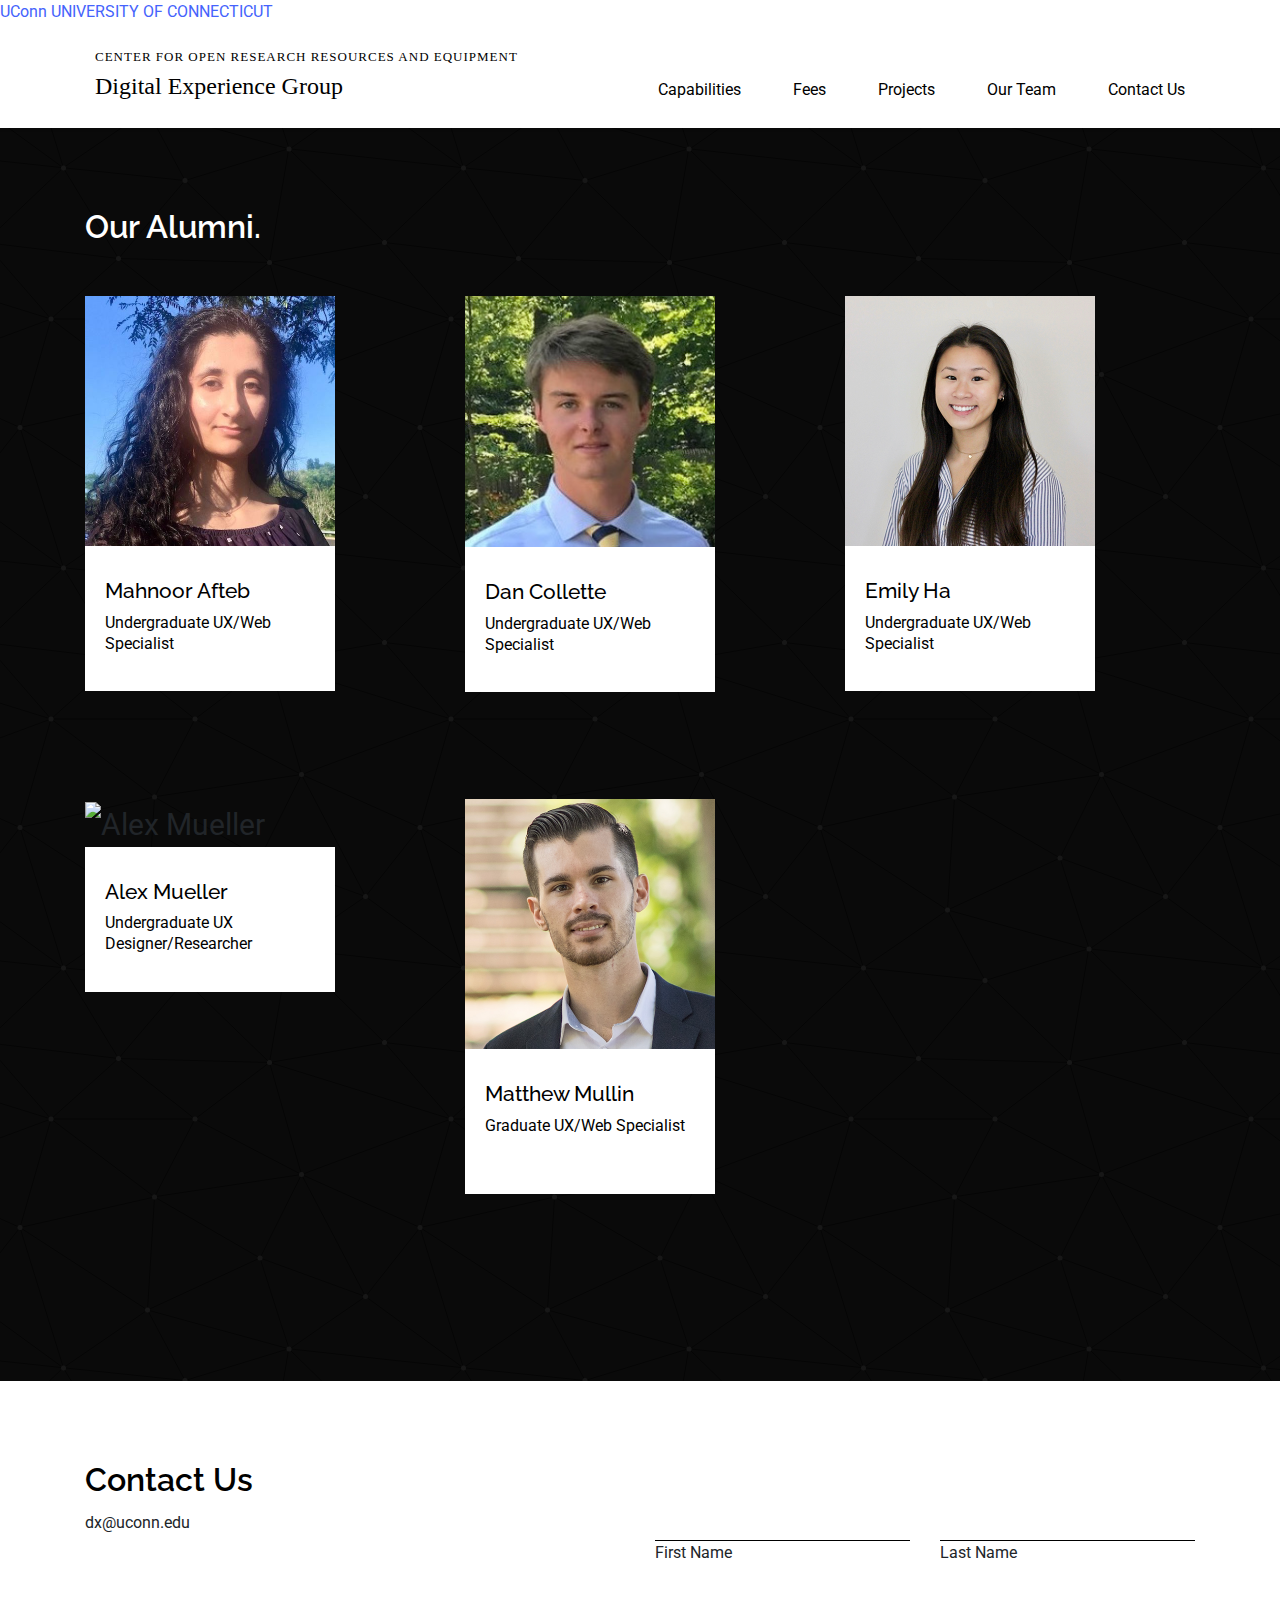
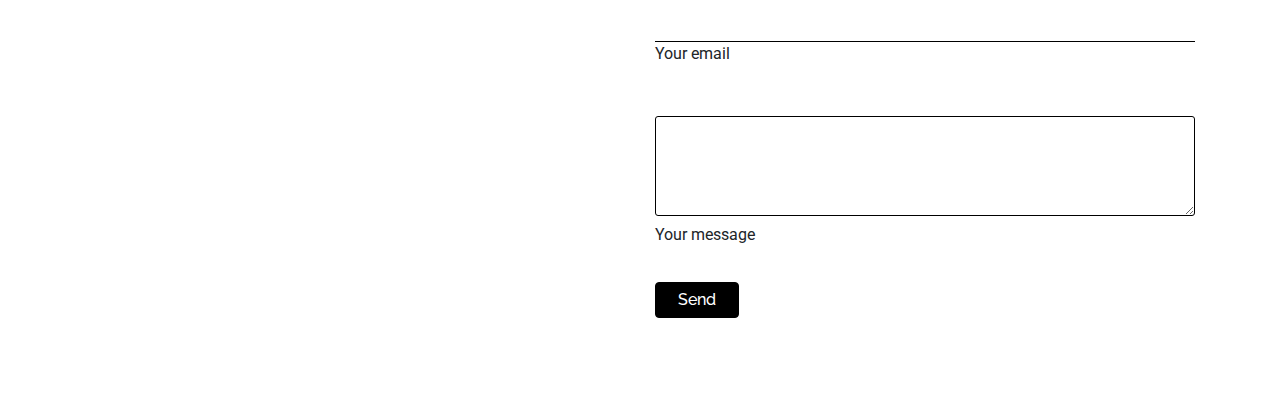
==== alumni.html @ 52bdbebd "updating team and alumni section" ====
<!doctype html>
<html lang="en">
  <head>
    <!-- Required meta tags -->
    <meta charset="utf-8">
    <meta name="viewport" content="width=device-width, initial-scale=1, shrink-to-fit=no">

    <!-- Add CSS -->
    <link rel="stylesheet" href="index.css">

    <!-- Google Fonts -->
    <link href="https://fonts.googleapis.com/css2?family=Cabin:wght@400;500;600;700&family=Raleway:wght@400;500;600;700&family=Roboto:wght@300;400;500;700;900&display=swap" rel="stylesheet">

    <!-- Bootstrap CSS -->
    <link rel="stylesheet" href="https://stackpath.bootstrapcdn.com/bootstrap/4.5.2/css/bootstrap.min.css" integrity="sha384-JcKb8q3iqJ61gNV9KGb8thSsNjpSL0n8PARn9HuZOnIxN0hoP+VmmDGMN5t9UJ0Z" crossorigin="anonymous">

    <!-- UConn Banner -->
    <link rel="stylesheet" href="https://cdn.jsdelivr.net/gh/uconn/banner@2.0.0/banner.css">
    
    <!-- AOS -->
    <link rel="stylesheet" href="https://cdn.jsdelivr.net/gh/michalsnik/aos@2.3.4/dist/aos.css">


    <title>Mobile Apps, Web Apps, 
      UX Design at UConn | UConn Digital Experience Group</title>
  </head>
  <body>
    <div id="uconn-banner">

      <div id="uconn-header-container">

        <div class="row-container">
          <div class="row-fluid">
            <div id="home-link-container">
              <a id="home-link" href="https://uconn.edu/">
                <span id="wordmark" aria-hidden="true">UConn</span>
                <span id="university-of-connecticut" style="text-transform: uppercase;">
                  University of Connecticut
                </span>
              </a>
            </div>

          </div>
        </div>
      </div>
    </div>
    <nav class="upper-nav">
      <div class="container">
        <a class="parent-title" href="https://core.uconn.edu/news">Center For Open Research Resources and Equipment</a>
      </div>
     
    </nav>

    <nav class="navbar navbar-expand-lg navbar-light shift">
        <div class="container">
              <a class="navbar-brand" href="index.html">Digital Experience Group</a>
           
            <button class="navbar-toggler" type="button" data-toggle="collapse" data-target="#navbarSupportedContent" aria-controls="navbarSupportedContent" aria-expanded="false" aria-label="Toggle navigation">
              <span class="navbar-toggler-icon"></span>
            </button>
          
            <div class="collapse navbar-collapse" id="navbarSupportedContent">
              <ul class="navbar-nav ml-auto">
                <li class="nav-item">
                  <a class="nav-link" href="index.html#cap">Capabilities</a>
                </li>
                <li class="nav-item">
                    <a class="nav-link" href="index.html#fees">Fees</a>
                  </li>
                  <li class="nav-item">
                    <a class="nav-link" href="index.html#projects">Projects</a>
                  </li>
                <li class="nav-item">
                    <a class="nav-link" href="index.html#team">Our Team</a>
                  </li>
                  <li class="nav-item">
                    <a class="nav-link" href="index.html#contact">Contact Us</a>
                  </li>
              </ul>
            </div>       
        </div>
        
    </nav>

  <section class="team" style="margin-top:0px">
    <div class="container">
      <h2>Our Alumni.</h2>
      
      <div class="row">
        
        <div class="person col-md" data-aos="flip-left">
          <img src="img/afteb.jpg" alt="Mahnoor Afteb">
          <div class="person-att">
            <h4 id="name">Mahnoor Afteb</h4>
            <p id="title">Undergraduate UX/Web Specialist</p>
          </div>
        </div>

        <div class="person col-md" data-aos="flip-left">
          <img src="img/collette.jpg" alt="Dan Collette">
          <div class="person-att">
            <h4 id="name">Dan Collette</h4>
            <p id="title">Undergraduate UX/Web Specialist</p>
          </div>
        </div>

        <div class="person col-md" data-aos="flip-left">
          <img src="img/ha.png" alt="Emily Ha">
          <div class="person-att">
            <h4 id="name">Emily Ha</h4>
            <p id="title">Undergraduate UX/Web Specialist</p>
          </div>
        </div>

        <div class="person col-md" data-aos="flip-left">
          <img src="img/mueller.png" alt="Alex Mueller">
          <div class="person-att">
            <h4 id="name">Alex Mueller</h4>
            <p id="title">Undergraduate UX Designer/Researcher</p>
          </div>
        </div>

        <div class="person col-md" data-aos="flip-left">
          <img src="img/mullin.png" alt="Matthew Mulilin">
          <div class="person-att">
            <h4 id="name">Matthew Mullin</h4>
            <p id="title">Graduate UX/Web Specialist</p>
          </div>
        </div>

        <div class="person col-md" data-aos="flip-left">
        </div>



      </div>

  </section>
    

    <div id="contact"></div>
    <div class="container contact">
      <h2>Contact Us</h2>
      <div class="row justify-content-md-center">
        <div class="col col-md justify-content-md-center">
          <p class="contact-email">dx@uconn.edu</p>
          <iframe src="https://www.google.com/maps/embed?pb=!1m18!1m12!1m3!1d2973.9964414980072!2d-72.24586914875864!3d41.806837079125955!2m3!1f0!2f0!3f0!3m2!1i1024!2i768!4f13.1!3m3!1m2!1s0x89e68a246d788953%3A0xdb58f81f2394f3b0!2s1%20Bishop%20Cir%2C%20Storrs%2C%20CT%2006268!5e0!3m2!1sen!2sus!4v1600991906878!5m2!1sen!2sus" width="400" height="300" frameborder="0" style="border:0;" allowfullscreen="" aria-hidden="false" tabindex="0"></iframe>
        </div>
        <div class="col-md">
          <form action="https://formspree.io/dx@uconn.edu" method="POST">
            <div class="row">
              <div class="col">
                <input class="name" name="_fname" />
                <br>
                <label>First Name</label>
              </div>
              <div class="col">
                <input class="name" name="_lname" />
                <br>
                <label>Last Name</label>
              </div>
            </div>
            <br>
            <input type="email" name="_replyto">
            <br>
            <label>Your email</label>
            <br>
            <textarea name="message" ></textarea>
            <br>
            <label>Your message</label>
            <br>
            <button type="submit">Send</button>
          </form>
        </div>
      </div>
    </div>

    


    <!-- jQuery first, then Popper.js, then Bootstrap JS -->
    <script src="https://code.jquery.com/jquery-3.5.1.slim.min.js" integrity="sha384-DfXdz2htPH0lsSSs5nCTpuj/zy4C+OGpamoFVy38MVBnE+IbbVYUew+OrCXaRkfj" crossorigin="anonymous"></script>
    <script src="https://cdn.jsdelivr.net/npm/popper.js@1.16.1/dist/umd/popper.min.js" integrity="sha384-9/reFTGAW83EW2RDu2S0VKaIzap3H66lZH81PoYlFhbGU+6BZp6G7niu735Sk7lN" crossorigin="anonymous"></script>
    <script src="https://stackpath.bootstrapcdn.com/bootstrap/4.5.2/js/bootstrap.min.js" integrity="sha384-B4gt1jrGC7Jh4AgTPSdUtOBvfO8shuf57BaghqFfPlYxofvL8/KUEfYiJOMMV+rV" crossorigin="anonymous"></script>
    <script src="https://cdn.jsdelivr.net/gh/michalsnik/aos@2.3.4/dist/aos.js"></script>
    
    <!-- Optional JavaScript -->
    <script src="main.js"></script>

  </body>
</html>
---- index.css ----
html {
    scroll-behavior: smooth;
  }
  
p{
    font-family: "Roboto", Arial, Helvetica, sans-serif!important;
    font-size: 16px!important;
    line-height: 30px!important;
}

h2{
    font-family: 'Raleway', Arial, Helvetica, sans-serif;
    font-size: 32px!important;
    color: black;
    font-weight: 600!important;
}

h3{
    font-family: 'Raleway', Arial, Helvetica, sans-serif;
    font-size: 21px!important;
}

a{
    color: #4563fc!important;
}
/*============ navbar =============*/
.navbar{
    padding: 0px 0px 16px 0px!important;
    background-color: white;
    box-shadow: 0px 2px 2px rgba(0,0,0,.1);
    
}

.navbar .navbar-brand{
    padding-top: 0px;
    font-family: 'Proxima Nova';
    font-weight: 500;
    font-size: 24px;
}

.navbar-light .navbar-nav a.nav-link, a.navbar-brand{
    color: black!important;
    font-family: 'roboto', Arial, Helvetica, sans-serif;
    padding: 8px 10px;
}

.navbar.sticky {
    position: -webkit-sticky;
    position: sticky;
    top: -1px;
    z-index: 1;
    background-color: white;
}

a.parent-title{
    font-size: 13px;
    padding: 0px 10px;
    letter-spacing: 1px;
    text-transform: uppercase;
    color: black!important;
    font-family: 'Proxima Nova';
}

.upper-nav{
    padding: 20px 0px 0px 0px
}

@media (max-width:992px){
    .upper-nav{
        display: none!important;
    }

    .navbar .navbar-brand{
        padding-top: 20px;
    }

}

@media (min-width: 992px){
.navbar-expand-lg .navbar-nav .nav-link {
    margin-left: 2rem!important;
}
}

@media (max-width:575px){
    .navbar{
        padding: 20px 20px!important;
    }
}

/*=========== svg bg ===============*/
.svg-bg svg rect.st2{
    opacity: 0;
    -webkit-animation: blink 1.5s infinite ease-in-out alternate;
    animation: blink 1.5s infinite ease-in-out alternate;
    -webkit-animation-delay: .5s;
            animation-delay: .5s;
}

.svg-bg svg rect.st3{
    opacity: 0;
    -webkit-animation: blink 1.3s infinite ease-in-out alternate;
    animation: blink 1.3s infinite ease-in-out alternate;
    -webkit-animation-delay: 1s;
            animation-delay: 1s;
}

.svg-bg svg rect.st8{
    opacity: 0;
    -webkit-animation: blink 2s infinite ease-in-out alternate;
            animation: blink 2s infinite ease-in-out alternate;
            -webkit-animation-delay: 1.5s;
            animation-delay: 1.5s;
}

.svg-bg svg rect.st10{
    -webkit-animation: blink 1.5s infinite ease-in-out alternate;
            animation: blink 1.5s infinite ease-in-out alternate;
}

.svg-bg svg rect.st12{
    opacity: 0;
    -webkit-animation: blink 1.5s infinite ease-in-out alternate;
            animation: blink 1.5s infinite ease-in-out alternate;
            -webkit-animation-delay: 1s;
            animation-delay: 1s;
}


/*========= svg mobile ============*/
.svg-bg-mobile svg rect.stm2{
    opacity: 0;
    -webkit-animation: blink 1.5s infinite ease-in-out alternate;
    animation: blink 1.5s infinite ease-in-out alternate;
    -webkit-animation-delay: .5s;
            animation-delay: .5s;
}

.svg-bg-mobile svg rect.stm3{
    opacity: 0;
    -webkit-animation: blink 1.5s infinite ease-in-out alternate;
    animation: blink 1.5s infinite ease-in-out alternate;
    -webkit-animation-delay: 1s;
            animation-delay: 1s;
}

.svg-bg-mobile svg rect.stm4{
    -webkit-animation: blink 1.5s infinite ease-in-out alternate;
            animation: blink 1.5s infinite ease-in-out alternate;
}

.svg-bg-mobile svg rect.stm8{
    opacity: 0;
    -webkit-animation: blink 2s infinite ease-in-out alternate;
            animation: blink 2s infinite ease-in-out alternate;
            -webkit-animation-delay: 1.5s;
            animation-delay: 1.5s;
}

@-webkit-keyframes blink{
    0%{
        opacity: 0;
    }

    100%{
        opacity: 1;
    }
}

@keyframes blink{
    0%{
        opacity: 0;
    }
    100%{
        opacity: 1;
    }
}
/*============= header image =============*/
.header-text{
    margin-top: 86px;
}

#text{
margin-top: 92px;

}

@media (max-width:769px){
    .svg-bg{
        display: none;
    }
}

h1{
    color: black;
    font-family: 'raleway', Arial, Helvetica, sans-serif;
    font-size: 46px!important;
    font-weight: 600!important;
    padding-left: 0!important;
    position: absolute!important;
    top: 100px;
}

@media(min-width:769px){
    h1{
        color: black;
        font-family: 'raleway', Arial, Helvetica, sans-serif;
        font-size: 60px!important;
        font-weight: 600!important;
        position: absolute!important;
        top: 230px;
    }

    .svg-bg-mobile{
        display: none;
    }
}
@media(min-width:991px){
h1{
    color: black;
    font-family: 'raleway', Arial, Helvetica, sans-serif;
    font-size: 87px!important;
    font-weight: 600!important;
    position: absolute!important;
    top: 277px;
    
}
.svg-bg{
    margin: auto;
}
}

@media (min-width:1200px){
    h1{
        width: 65%!important;
    }
}

@media (min-width:1500px){
    h1{
        width: 55%!important;
    }
    .svg-bg{
        width: 1500px;
    }
}

@media (max-width: 576px){
    h1{
        margin-top: -74%!important;
        margin-bottom: 120px!important;
        position: relative!important;
        top:0px
    }
}

@media (min-width: 991px) and (max-width: 1036px){
h1{
    top: 191px;
}
}

@media (max-width: 576px){
    .header-text{
        margin-top:0px
    }

}

@media (min-width: 576px) and (max-width: 769px){
    h1{
        top: -100px;
        margin-top: -202px!important;
        position: relative!important;
    }

    .header-text{
        margin-top:0px
    }

    .svg-bg-mobile{
        width: 500px;
        margin: auto;
    }

}


/*================ intro text ================*/
.intro-text h2{
    font-family: 'Raleway', Arial, Helvetica, sans-serif;
    color: black;
    padding-left: 0px;
}

span.blue{
    color: #4463fc;
}

.intro-text p{
    margin-top: 30px;
    line-height: 32px;
    padding-left: 0px;
}

.intro-text{
    margin-top: 100px;
}

@media(max-width:768px){
    .intro-text{
        margin: 60px 0px;
    }
}    

/*============== capabilities =============*/
@media (max-width:767px){
    .capabilities-col{
        margin-top: 30px;
    }
}
.capabilities{
    background-color: #f7f7f7;
    padding: 80px 0px 0px 0px;
    margin-top: 80px;
}

.capabilities hr{
    width: 100px;
    margin-left: 0;
    margin-top: 8px;
    border-top: 0px;
}

.capabilities hr#purple{
    border-bottom: 3px solid #4463fc;
}

.capabilities hr#green{
    border-bottom: 3px solid #6BF178;
}

.capabilities hr#yellow{
    border-bottom: 3px solid #efd552;
}

.capabilities hr#red{
    border-bottom: 3px solid #FF5964;
}

.capabilities-col .row .col-md{
    margin-bottom: 30px;
}


button.btn.btn-primary {
    font-size: 16px;
    padding: 5px 22px;
    font-weight: 500;
    color: #fff;
    background-color: #000000;
    border: #000000 1.5px solid;
    font-family: 'Raleway', Arial, Helvetica, sans-serif;
    margin-top: 15px;
    transition: .2s ease-in-out;
}

button.btn.btn-primary:hover{
    background-color: #f7f7f7;
    border-color: #000000;
    color: black;
}

.capabilities-col .row .col-md img{
    width: 40px;
    margin-bottom: 20px;
}

@media(min-width:768px){
    #hide-btn{
        display: none;
        }
        #hide-btn-2{
            display: block;
        }
}

@media(max-width:768px){
#hide-btn{
display: block;
}

#hide-btn button{
    margin:0px 0px 20px 15px;
}

#hide-btn-2{
    display: none;
}
}

/*========= fees ============*/
.fees{
    padding-top: 60px;
    background-color: #f7f7f7;

}

.fees td{
    font-family: 'roboto', Arial, Helvetica, sans-serif!important;
    font-size: 16px!important;
    padding-left: 15px!important;
}

.fees table{
    margin-bottom: 0px;
}

/*========== team ==========*/
.team{
    margin-top: 80px;
    padding-top: 80px;
    padding-bottom:80px;
    background-color: #0a0a0a;
    background-image: url("data:image/svg+xml,%3Csvg xmlns='http://www.w3.org/2000/svg' width='400' height='400' viewBox='0 0 800 800'%3E%3Cg fill='none' stroke='%23000000' stroke-width='1'%3E%3Cpath d='M769 229L1037 260.9M927 880L731 737 520 660 309 538 40 599 295 764 126.5 879.5 40 599-197 493 102 382-31 229 126.5 79.5-69-63'/%3E%3Cpath d='M-31 229L237 261 390 382 603 493 308.5 537.5 101.5 381.5M370 905L295 764'/%3E%3Cpath d='M520 660L578 842 731 737 840 599 603 493 520 660 295 764 309 538 390 382 539 269 769 229 577.5 41.5 370 105 295 -36 126.5 79.5 237 261 102 382 40 599 -69 737 127 880'/%3E%3Cpath d='M520-140L578.5 42.5 731-63M603 493L539 269 237 261 370 105M902 382L539 269M390 382L102 382'/%3E%3Cpath d='M-222 42L126.5 79.5 370 105 539 269 577.5 41.5 927 80 769 229 902 382 603 493 731 737M295-36L577.5 41.5M578 842L295 764M40-201L127 80M102 382L-261 269'/%3E%3C/g%3E%3Cg fill='%23171717'%3E%3Ccircle cx='769' cy='229' r='5'/%3E%3Ccircle cx='539' cy='269' r='5'/%3E%3Ccircle cx='603' cy='493' r='5'/%3E%3Ccircle cx='731' cy='737' r='5'/%3E%3Ccircle cx='520' cy='660' r='5'/%3E%3Ccircle cx='309' cy='538' r='5'/%3E%3Ccircle cx='295' cy='764' r='5'/%3E%3Ccircle cx='40' cy='599' r='5'/%3E%3Ccircle cx='102' cy='382' r='5'/%3E%3Ccircle cx='127' cy='80' r='5'/%3E%3Ccircle cx='370' cy='105' r='5'/%3E%3Ccircle cx='578' cy='42' r='5'/%3E%3Ccircle cx='237' cy='261' r='5'/%3E%3Ccircle cx='390' cy='382' r='5'/%3E%3C/g%3E%3C/svg%3E");
    font-size: 30px!important;
}

.team h2{
    color: white;
    margin-bottom: 50px;
}

.person #name{
    color:black;
    margin-top: 12px;
    font-size:21px;
    font-family: 'raleway', Arial, Helvetica, sans-serif;
}

.person p#title{
    color:black;
    margin-bottom: 0px;
    line-height: 21px!important;
}

.person p{
    margin-bottom: 0px;
}

.person a#email{
    color: #4563fc;
    font-family: 'roboto', Arial, Helvetica, sans-serif;
    margin-bottom: 0px;
}

.person-att{
    padding: 20px; 
    background: white;
    width: 250px;
    height: 145px;
}

.person{
    margin: 0px 40px 107px 0px
    
}

.person img{
    width: 250px;
}

.team .row{
    justify-content: center;
}

/*=============== about us ==============*/
@media (max-width:767px){
    form{
        margin-top: 50px;
    }
}

.contact{
    padding: 80px 0px;
}

.contact .email{
    margin-top: 30px;
}


form input{
    padding: 4px 0px;
    width: 100%;
    border: 0;
    -webkit-border-radius: 0;
    border-bottom: 1px solid black;
}

form input:focus{
    outline: none;
}


form label{
    margin-bottom: 20px;
}

form textarea{
    margin-top: 30px;
    width: 100%;
    padding: 4px 10px;
    height: 100px;
    border: 1px solid black;
    border-radius: 3px;
}

form textarea:focus{
    outline: 0;
}

form button {
    font-size: 16px;
    padding: 5px 22px;
    color: #fff;
    background-color: #000000;
    border: #000000 1.5px solid;
    font-family: 'Raleway', Arial, Helvetica, sans-serif;
    margin-top: 15px;
    transition: .2s ease-in-out;
    border-radius: .25em;
    font-weight: 500;
}

form button:hover{
    background-color: transparent;
    border-color: #000000;
    color: black;
}

form label{
    font-family: 'roboto', Arial, Helvetica, sans-serif;
}
.contact img{
    height: 16px;
}
/*======== navbar hover effect =========*/
@media (min-width:991px){
nav.shift ul li a {
    position:relative;
    z-index: 1;
  }
  nav.shift ul li a:hover {
    color: black;
  }
  nav.shift ul li a:after {
    display: block;
    position: absolute;
    top: 0;
    left: 0;
    bottom: 0;
    right: 0;
    margin: auto;
    width: 100%;
    height: 1px;
    content: '.';
    color: transparent;
    background: #6BF178;
    visibility: none;
    opacity: 0;
    z-index: -1;
  }
  nav.shift ul li a:hover:after, nav.shift ul li a:active:after, nav.shift ul li a:focus:after {
    opacity: 1;
    visibility: visible;
    height: 100%;
  }

  nav ul li a,
nav ul li a:after,
nav ul li a:before {
  transition: all .3s;
}
}

/*========== type writer =========*/
#text{
    height: 173px;
}

/*============ map =============*/
@media (max-width: 576px){
iframe{
width: 300px;
}
}

/*=========== projects ============*/
.all-projects a{
color: #4563fc;
}

.all-projects{
    margin-top: 20px;
}

.modal-row{
    margin-top: 30px;
}
.projects{
    margin-top: 80px;
    padding-bottom: 40px;
}

.projects .row img:hover{
    cursor: pointer;
}

.projects h2{
    margin-bottom: 50px;
}

.projects .modal-content{
    padding: 30px;
}

.projects .col img:hover{
    cursor: pointer;
}

.modal-img-container {
    position: relative;
    box-shadow: 1px 1px 4px #56565642;
}

  .image {
    display: block;
    width: 100%;
    height: auto;
  }
  
  .overlay {
    position: absolute;
    bottom: 0;
    left: 0;
    right: 0;
    overflow: hidden;
    width: 100%;
    height: 0;
    transition: .5s ease;
  }
  
.overlay1{
    background-color: #d35b3fdb;
}

.overlay2{
    background-color: #000000d1;
}

.overlay3{
    background-color: #1d2f5feb;
}
  
.overlay4{
    background-color: #313e2de3;
}

.overlay5{
    background-color: #243440d4;
}

.overlay6{
    background-color: #341e5dd6;
}

.overlay7{
    background-color: #292c31db;
}

.overlay8 {
    background-color: #020439bd;
}

.overlay9 {
    background-color: #242631c9;
}

  .modal-img-container:hover .overlay {
    height: 100%;
    cursor: pointer;
  }

  .modal-header{
    padding-bottom: 0px!important;
    border: 0!important;
  }

  .modal-body{
      padding-top: 0px!important;
  }
  
  .modal-body p{
    margin-top: 20px!important;
  }

  .text {
    font-family: "raleway", Arial, Helvetica, sans-serif;
    font-weight: 600;
    color: white;
    font-size: 20px;
    position: absolute;
    top: 50%;
    left: 50%;
    transform: translate(-50%, -50%);
    text-align: center;
  }

  .text p{
    margin-bottom: 10px;
    line-height: 18px!important;
  }

  .button-link{
      font-size:16px;
      color:white!important;
  }

  @media (max-width:768px){
    .modal-img-container{
        margin-bottom: 30px;
    }
    .modal-row{
        margin-top: 0px;
    }
  }

  @media (min-width:768px){
    .row.modal-row .col-md-6 {
        margin-bottom: 30px;
    }
  }



  /*=================== hire section ==================*/
  #hire .row{
    background-color: #171717;
    margin: 60px 0px 30px 0px;
    color: white;
    border-radius: 7px;
    padding: 40px 40px 30px 40px;
  }

  #hire .row h2{
      color:white;
  }

  #hire .row button.btn.btn-primary {
    font-size: 16px;
    padding: 5px 22px;
    font-weight: 500;
    color: #000;
    background-color: #ffffff;
    border: #ffffff 1.5px solid;
    font-family: 'Raleway', Arial, Helvetica, sans-serif;
    margin-top: 15px;
    transition: .2s ease-in-out;
    margin-bottom: 30px;
}

#hire .row button.btn.btn-primary:hover{
    background-color: #171717;
    border-color: #ffffff;
    color: #ffffff;
}

/*==================== job page ==================*/
section.job-header {
    padding: 70px;
    background: whitesmoke;
}

@media (max-width:576px){
    .job-header .col-md-7{
        padding: 50px 15px;
    }
    section.job-header{
        padding:0px
    }
}

.job-sec hr#purple{
    border-bottom: 3px solid #4463fc;
    width: 100px;
    margin-left: 0;
    margin-top: 8px;
    border-top: 0px;
    margin-bottom: 30px;
}

.job-sec{
    margin: 40px 0px;
}

.job-sec li{
    margin: 10px 0px;
}

.job-sec a{
    color:#4563fc;
}

.job-sec a:hover{
    color:#4563fc;
}

/*=============== footer ================*/
footer{
    background-color: #F7F7F7;
    padding:40px 0px;
    text-align: center;
}

footer a{
    margin: 0px 10px;
    color: black!important;
}

/*=========== typewriter text ============*/
span.blink{
    -webkit-animation: blinker 1s linear infinite;
            animation: blinker 1s linear infinite;
}

@-webkit-keyframes blinker{
    50%{
        opacity: 0%;
    }

}

@keyframes blinker{
    50%{
        opacity: 0%;
    }

}
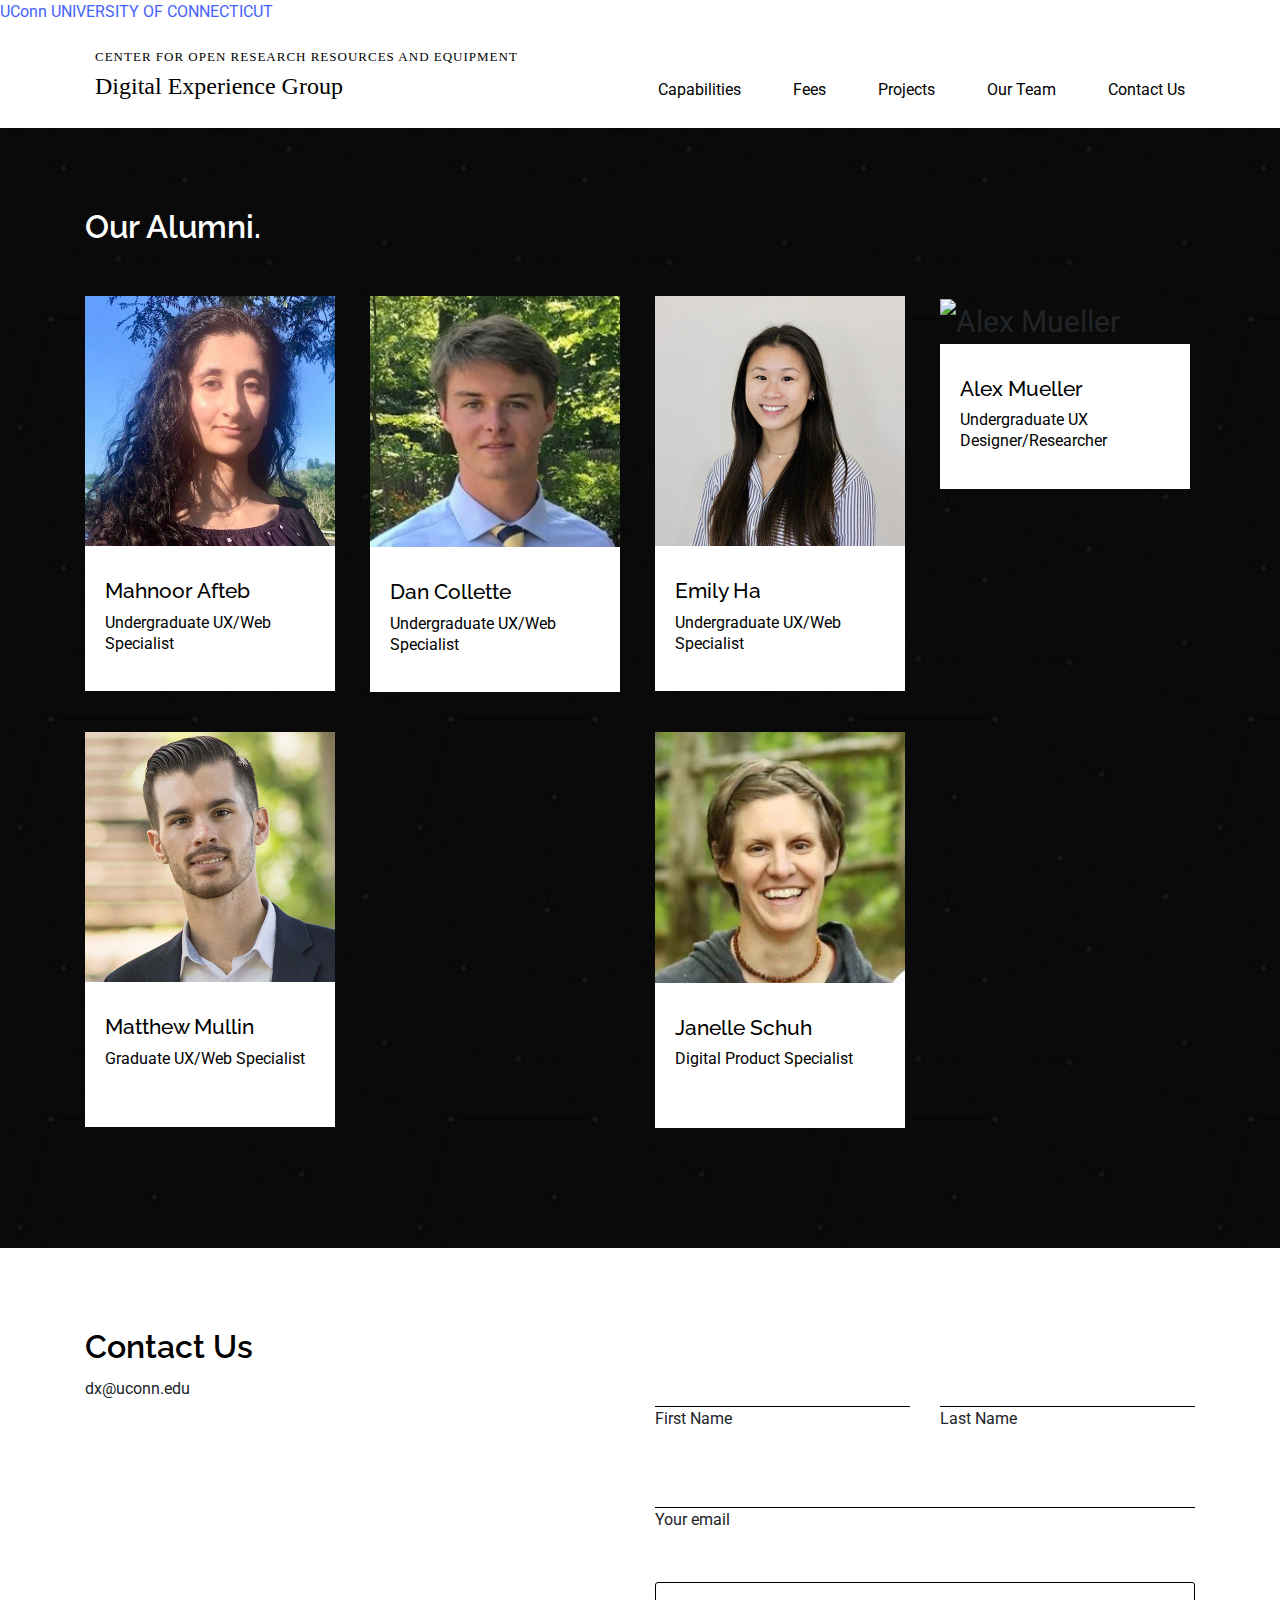
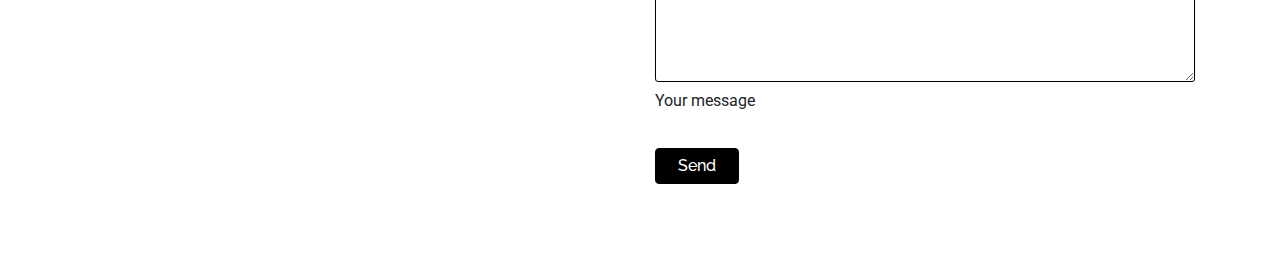
==== commit 55c8bf3c: "team section updates" ====
--- a/alumni.html
+++ b/alumni.html
@@ -129,7 +129,14 @@
         </div>
 
         <div class="person col-md" data-aos="flip-left">
+          <img src="img/schuh.jpg" alt="Janelle Schuh">
+          <div class="person-att">
+            <h4 id="name">Janelle Schuh</h4>
+            <p id="title">Digital Product Specialist</p>
+          </div>
         </div>
+
+       
 
 
 
--- a/index.css
+++ b/index.css
@@ -1,5 +1,6 @@
 html {
     scroll-behavior: smooth;
+    overflow-x:hidden;
   }
   
 p{
@@ -462,7 +463,8 @@
 }
 
 .person{
-    margin: 0px 40px 107px 0px
+    margin: 0px 0px 40px 0px;
+    width:auto!important;
     
 }
 
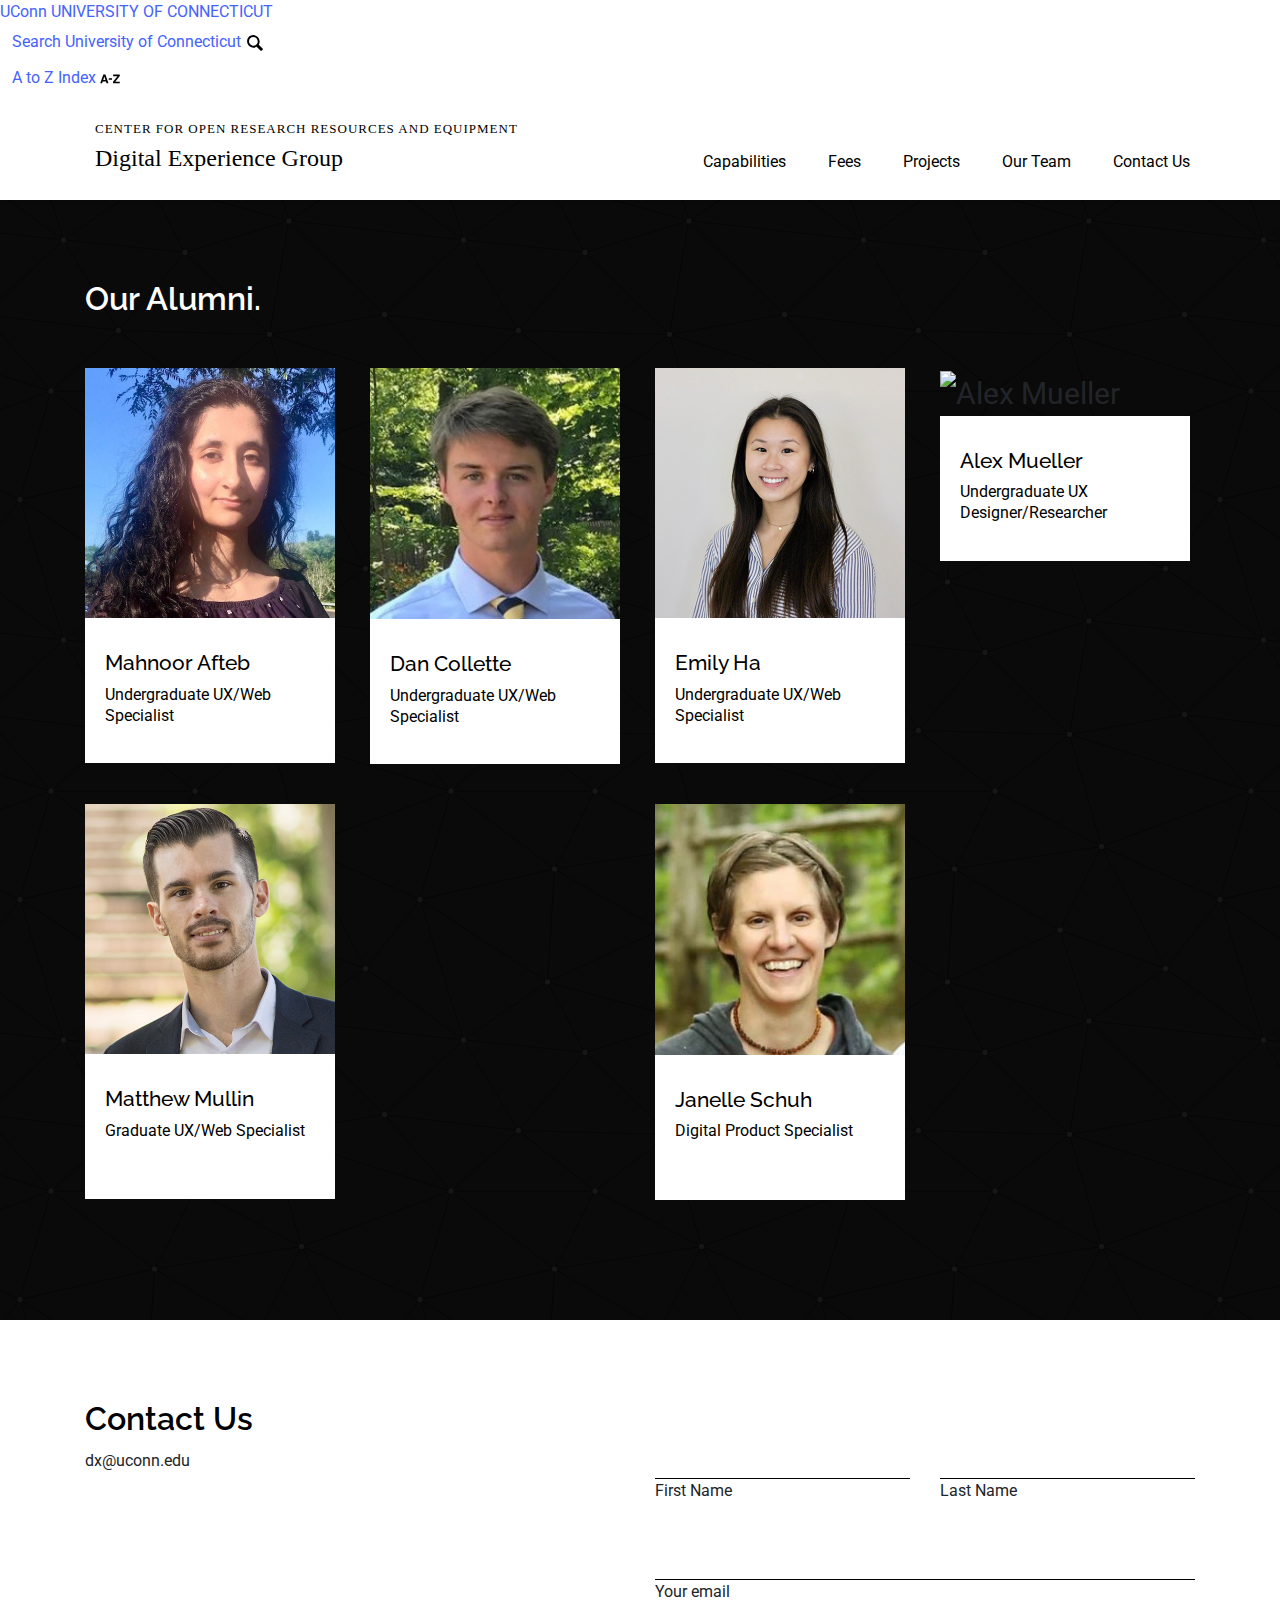
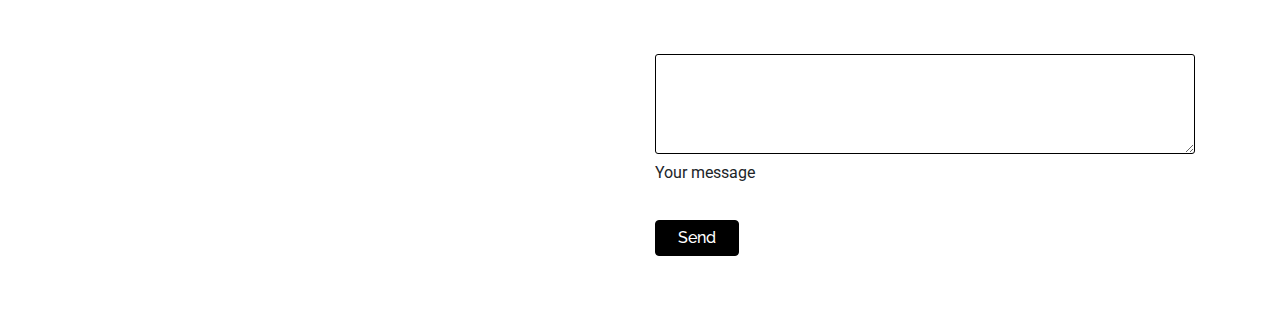
==== commit bca53e3d: "adding az search" ====
--- a/alumni.html
+++ b/alumni.html
@@ -15,6 +15,9 @@
     <link rel="stylesheet" href="https://stackpath.bootstrapcdn.com/bootstrap/4.5.2/css/bootstrap.min.css" integrity="sha384-JcKb8q3iqJ61gNV9KGb8thSsNjpSL0n8PARn9HuZOnIxN0hoP+VmmDGMN5t9UJ0Z" crossorigin="anonymous">
 
     <!-- UConn Banner -->
+    <link href="https://fonts.googleapis.com/css?family=Roboto:100,300,400,500,700,900" rel="stylesheet">
+    <link href="https://cdn.jsdelivr.net/npm/@mdi/font@6.x/css/materialdesignicons.min.css" rel="stylesheet">
+    <link rel='stylesheet' id='banner-css'  href='https://brand.uconn.edu/wp-content/themes/lobo-v2/vendor/uconn/banner/_site/banner.css?ver=5.9.3' type='text/css' media='all' />
     <link rel="stylesheet" href="https://cdn.jsdelivr.net/gh/uconn/banner@2.0.0/banner.css">
     
     <!-- AOS -->
@@ -26,60 +29,77 @@
   </head>
   <body>
     <div id="uconn-banner">
-
-      <div id="uconn-header-container">
-
-        <div class="row-container">
-          <div class="row-fluid">
-            <div id="home-link-container">
+      <div id="uconn-header-container" class="row-container row-fluid">   
+          <div id="home-link-container">
               <a id="home-link" href="https://uconn.edu/">
                 <span id="wordmark" aria-hidden="true">UConn</span>
                 <span id="university-of-connecticut" style="text-transform: uppercase;">
                   University of Connecticut
                 </span>
               </a>
-            </div>
-
-          </div>
-        </div>
+          </div>
+          <div id="button-container">
+              <div class="icon-container" id="icon-container-search">
+                  <a class="btn" id="uconn-search" href="https://uconn.edu/search">
+                      <span class="no-css">Search University of Connecticut</span>  
+                      <svg version="1.1" xmlns="http://www.w3.org/2000/svg" width="20" viewBox="0 0 32 32" aria-hidden="true" class="banner-icon">
+                          <title>Search UConn</title>
+                          <path d="M28.072 24.749l-6.046-6.046c0.912-1.499 1.437-3.256 1.437-5.139 0-5.466-4.738-10.203-10.205-10.203-5.466 0-9.898 4.432-9.898 9.898 0 5.467 4.736 10.205 10.203 10.205 1.818 0 3.52-0.493 4.984-1.349l6.078 6.080c0.597 0.595 1.56 0.595 2.154 0l1.509-1.507c0.594-0.595 0.378-1.344-0.216-1.938zM6.406 13.258c0-3.784 3.067-6.853 6.851-6.853 3.786 0 7.158 3.373 7.158 7.158s-3.067 6.853-6.853 6.853-7.157-3.373-7.157-7.158z"></path>
+                      </svg>
+                  </a>
+                  <div id="uconn-search-tooltip"></div>
+              </div>
+              <div class="icon-container" id="icon-container-az">
+                  <a class="btn" id="uconn-az" href="https://uconn.edu/az">
+                      <span class="no-css">A to Z Index</span>
+                      <svg version="1.1" xmlns="http://www.w3.org/2000/svg" width="20" viewBox="0 0 32 32" aria-hidden="true" class="banner-icon">
+                          <title>UConn A to Z Search</title>
+                          <path d="M5.345 8.989h3.304l4.944 13.974h-3.167l-0.923-2.873h-5.147l-0.946 2.873h-3.055l4.989-13.974zM5.152 17.682h3.579l-1.764-5.499-1.815 5.499zM13.966 14.696h5.288v2.56h-5.288v-2.56zM20.848 20.496l7.147-9.032h-6.967v-2.474h10.597v2.341l-7.244 9.165h7.262v2.466h-10.798v-2.466h0.004z"></path>
+                      </svg>
+                  </a>
+                  <div id="uconn-az-tooltip"></div>
+              </div>
+          </div>
       </div>
     </div>
+     
     <nav class="upper-nav">
       <div class="container">
         <a class="parent-title" href="https://core.uconn.edu/news">Center For Open Research Resources and Equipment</a>
       </div>
-     
+  
     </nav>
-
+  
     <nav class="navbar navbar-expand-lg navbar-light shift">
-        <div class="container">
-              <a class="navbar-brand" href="index.html">Digital Experience Group</a>
-           
-            <button class="navbar-toggler" type="button" data-toggle="collapse" data-target="#navbarSupportedContent" aria-controls="navbarSupportedContent" aria-expanded="false" aria-label="Toggle navigation">
-              <span class="navbar-toggler-icon"></span>
-            </button>
-          
-            <div class="collapse navbar-collapse" id="navbarSupportedContent">
-              <ul class="navbar-nav ml-auto">
-                <li class="nav-item">
-                  <a class="nav-link" href="index.html#cap">Capabilities</a>
-                </li>
-                <li class="nav-item">
-                    <a class="nav-link" href="index.html#fees">Fees</a>
-                  </li>
-                  <li class="nav-item">
-                    <a class="nav-link" href="index.html#projects">Projects</a>
-                  </li>
-                <li class="nav-item">
-                    <a class="nav-link" href="index.html#team">Our Team</a>
-                  </li>
-                  <li class="nav-item">
-                    <a class="nav-link" href="index.html#contact">Contact Us</a>
-                  </li>
-              </ul>
-            </div>       
-        </div>
-        
+      <div class="container">
+        <a class="navbar-brand" href="index.html">Digital Experience Group</a>
+  
+        <button class="navbar-toggler" type="button" data-toggle="collapse" data-target="#navbarSupportedContent"
+          aria-controls="navbarSupportedContent" aria-expanded="false" aria-label="Toggle navigation">
+          <span class="navbar-toggler-icon"></span>
+        </button>
+  
+        <div class="collapse navbar-collapse" id="navbarSupportedContent">
+          <ul class="navbar-nav ml-auto">
+            <li class="nav-item">
+              <a class="nav-link" href="index.html#cap">Capabilities</a>
+            </li>
+            <li class="nav-item">
+              <a class="nav-link" href="index.html#fees">Fees</a>
+            </li>
+            <li class="nav-item">
+              <a class="nav-link" href="index.html#projects">Projects</a>
+            </li>
+            <li class="nav-item">
+              <a class="nav-link" href="index.html#team">Our Team</a>
+            </li>
+            <li class="nav-item">
+              <a class="nav-link" href="index.html#contact">Contact Us</a>
+            </li>
+          </ul>
+        </div>
+      </div>
+  
     </nav>
 
   <section class="team" style="margin-top:0px">
--- a/index.css
+++ b/index.css
@@ -24,6 +24,91 @@
 a{
     color: #4563fc!important;
 }
+/*============ uconn banner =============*/
+nav.navbar a, nav.upper-nav a{
+    text-decoration:none;
+  }
+  
+  .upper-nav a:hover{
+    text-decoration:underline;
+  }
+  
+  .navbar{
+    padding: 0px 0px 16px 0px!important;
+  
+  }
+  
+  .navbar .navbar-brand{
+    padding-top: 0px;
+    font-family: 'Proxima Nova';
+    font-weight: 500;
+    font-size: 24px;
+  }
+  
+  .no-parent{
+    padding-top: 30px!important;
+  }
+  
+  .navbar-light .navbar-nav a.nav-link, a.navbar-brand{
+    color: black!important;
+    font-family: 'roboto', Arial, Helvetica, sans-serif;
+    padding: 8px 10px;
+  }
+  
+  a.parent-title{
+    font-size: 13px;
+    padding: 0px 10px 0 0;
+    letter-spacing: 1px;
+    text-transform: uppercase;
+    color: black!important;
+    font-family: 'Proxima Nova';
+  }
+  
+  .upper-nav{
+    padding: 20px 0px 10px 0px;
+  }
+  
+  .upper-nav, .navbar {
+    padding-left:15px;
+  }
+  
+  .navbar-brand {
+    margin-left:5px;
+  }
+  
+  #uconn-banner .row-container {
+  width: 100%;
+  margin: 0px auto;
+  box-sizing: border-box;
+  padding-top:0px!important;
+  padding-bottom:0px!important;
+  }
+  
+  #uconn-banner .banner-icon-white {
+    fill:#000E2F;
+    height: 100%;
+    pointer-events: none;
+  }  
+  
+  
+  #uconn-banner #uconn-header-container__white #uconn-search:before, #uconn-banner #uconn-header-container__white #uconn-az:before, #uconn-banner #uconn-header-container__white.alternative #button-container #uconn-search:before, #uconn-banner #uconn-header-container__white .alternative #button-container #uconn-az:before{
+    box-shadow:inset 0 2px 0 0 #000E2F;
+  }
+  
+  #uconn-banner #button-container .btn, #uconn-banner #button-container .btn:hover, #uconn-banner #button-container .btn:visited, #uconn-banner #button-container .btn:focus{
+  background-color:transparent!important;
+  border:0px!important;
+  }
+  
+  #uconn-banner .row-container #uconn-az:focus+div:not(.popup-container), #uconn-banner .row-container #uconn-az:hover+div:not(.popup-container), #uconn-banner .row-container #uconn-search:focus+div:not(.popup-container), #uconn-banner .row-container #uconn-search:hover+div:not(.popup-container) {
+  top: 60px!important;
+  }
+  
+  @media (min-width: 50em) {
+    .uconn-banner .uconn-banner__title {
+        display: initial;
+    }
+  }
 /*============ navbar =============*/
 .navbar{
     padding: 0px 0px 16px 0px!important;
@@ -42,7 +127,7 @@
 .navbar-light .navbar-nav a.nav-link, a.navbar-brand{
     color: black!important;
     font-family: 'roboto', Arial, Helvetica, sans-serif;
-    padding: 8px 10px;
+    padding: 8px 5px;
 }
 
 .navbar.sticky {
@@ -65,6 +150,8 @@
 .upper-nav{
     padding: 20px 0px 0px 0px
 }
+
+
 
 @media (max-width:992px){
     .upper-nav{
@@ -496,7 +583,6 @@
     padding: 4px 0px;
     width: 100%;
     border: 0;
-    -webkit-border-radius: 0;
     border-bottom: 1px solid black;
 }
 
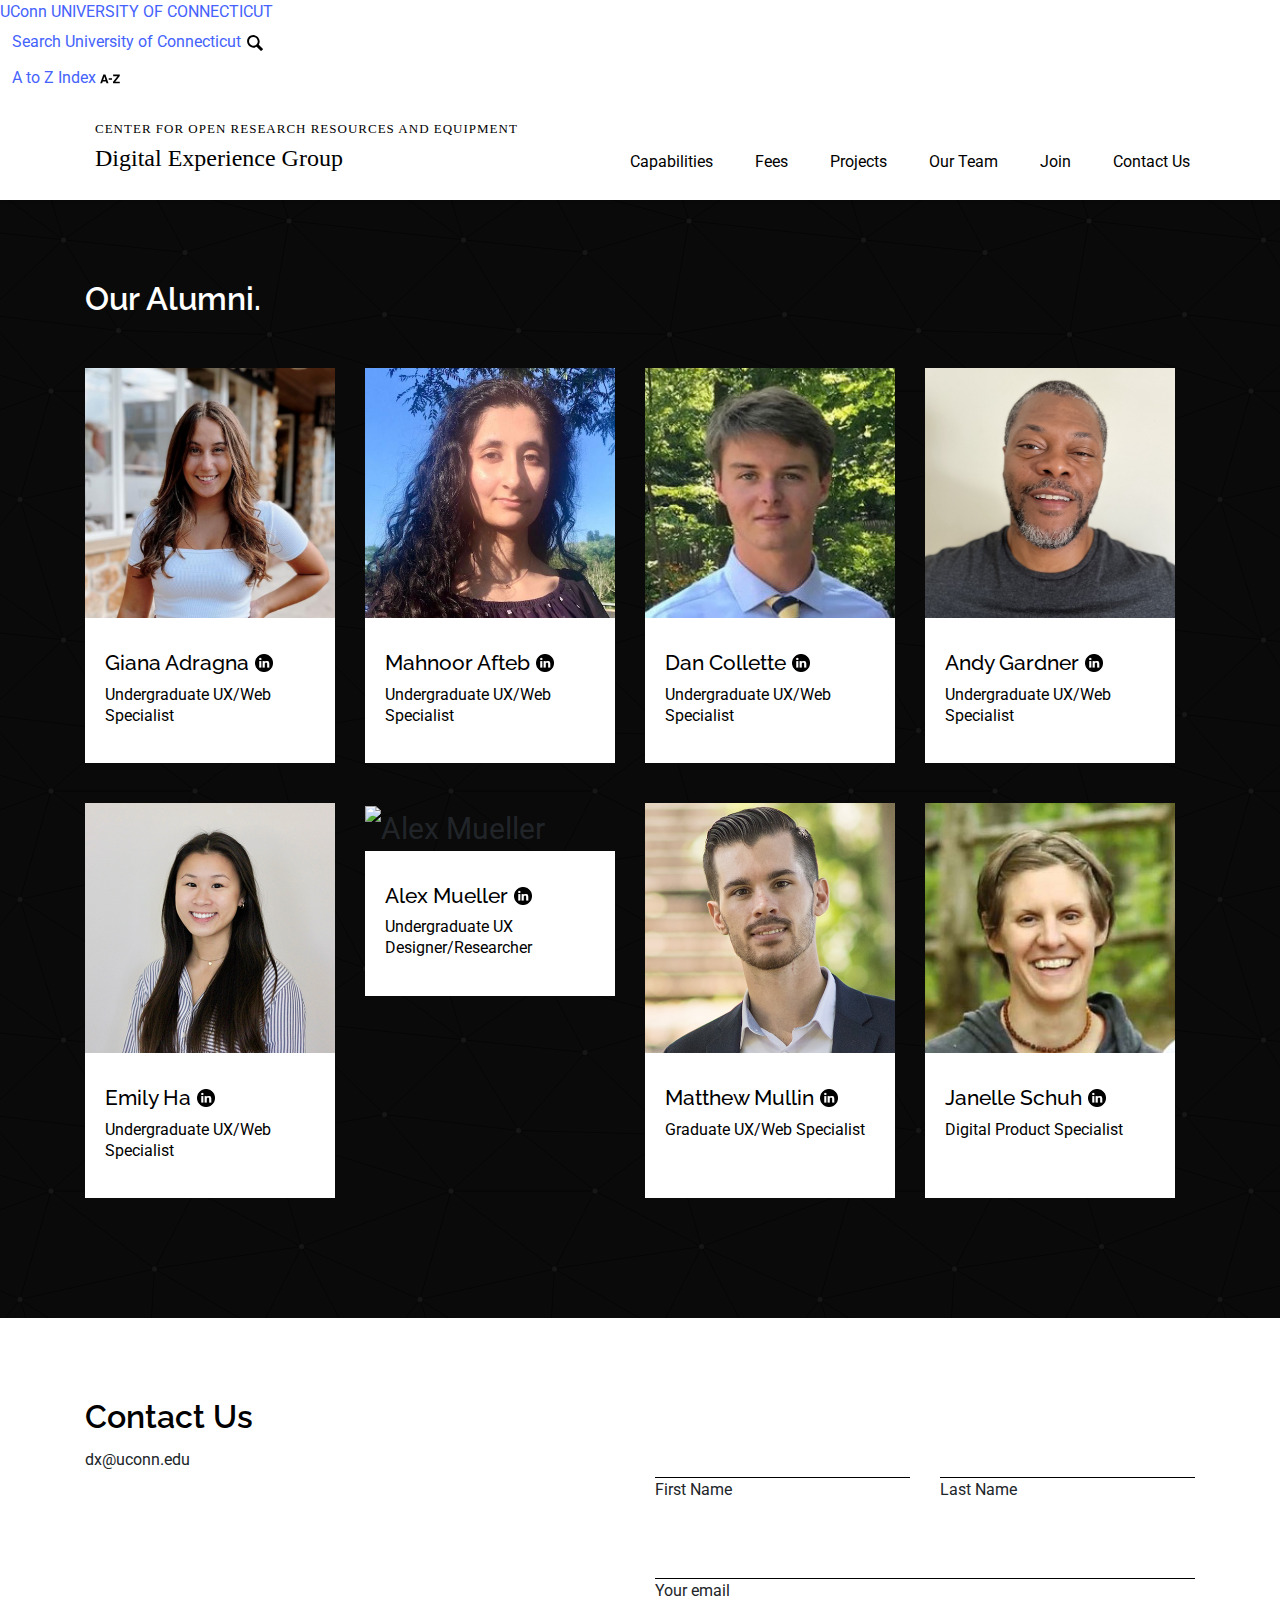
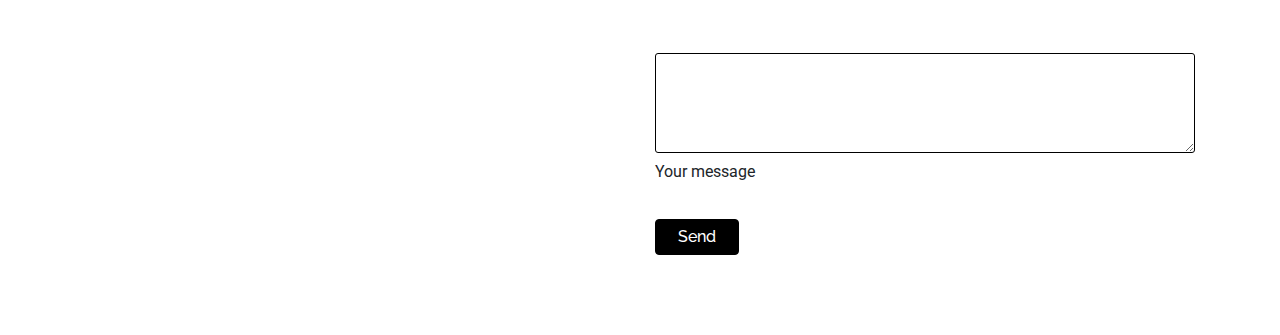
==== commit d1cae220: "several changes made. join team menu item added to menu. current job openings added to this page as " ====
--- a/alumni.html
+++ b/alumni.html
@@ -94,6 +94,9 @@
               <a class="nav-link" href="index.html#team">Our Team</a>
             </li>
             <li class="nav-item">
+              <a class="nav-link" href="hire.html">Join</a>
+            </li>
+            <li class="nav-item">
               <a class="nav-link" href="index.html#contact">Contact Us</a>
             </li>
           </ul>
@@ -107,19 +110,50 @@
       <h2>Our Alumni.</h2>
       
       <div class="row">
+        <div class="person col-md" data-aos="flip-left">
+          <img src="img/adragna.png" alt="Giana Adragna">
+          <div class="person-att">
+            <div class="display-flex">
+              <h4 id="name">Giana Adragna</h4>
+            <a class="linkedin-link" href="https://www.linkedin.com/in/giana-adragna/" target="_blank"><img class="linkedin-logo" src="img/linkedin.png" alt="LinkedIn"></a>
+            </div>
+            
+            <p id="title">Undergraduate UX/Web Specialist</p>
+          </div>
+        </div>
         
         <div class="person col-md" data-aos="flip-left">
           <img src="img/afteb.jpg" alt="Mahnoor Afteb">
           <div class="person-att">
-            <h4 id="name">Mahnoor Afteb</h4>
-            <p id="title">Undergraduate UX/Web Specialist</p>
+            <div class="display-flex">
+              <h4 id="name">Mahnoor Afteb</h4>
+            <a class="linkedin-link" href="https://www.linkedin.com/in/mahnoor-afteb/" target="_blank"><img class="linkedin-logo" src="img/linkedin.png" alt="LinkedIn"></a>
+            </div>
+            <p id="title">Undergraduate UX/Web Specialist</p>
+            
           </div>
         </div>
 
         <div class="person col-md" data-aos="flip-left">
           <img src="img/collette.jpg" alt="Dan Collette">
           <div class="person-att">
-            <h4 id="name">Dan Collette</h4>
+            <div class="display-flex">
+              <h4 id="name">Dan Collette</h4>
+            <a class="linkedin-link" href="https://www.linkedin.com/in/daniel-m-collette/" target="_blank"><img class="linkedin-logo" src="img/linkedin.png" alt="LinkedIn"></a>
+            </div>
+            
+            <p id="title">Undergraduate UX/Web Specialist</p>
+          </div>
+        </div>
+
+        <div class="person col-md" data-aos="flip-left">
+          <img src="img/gardner.png" alt="Andy Gardner">
+          <div class="person-att">
+            <div class="display-flex">
+              <h4 id="name">Andy Gardner</h4>
+            <a class="linkedin-link" href="https://www.linkedin.com/in/aegardner/" target="_blank"><img class="linkedin-logo" src="img/linkedin.png" alt="LinkedIn"></a>
+            </div>
+            
             <p id="title">Undergraduate UX/Web Specialist</p>
           </div>
         </div>
@@ -127,7 +161,11 @@
         <div class="person col-md" data-aos="flip-left">
           <img src="img/ha.png" alt="Emily Ha">
           <div class="person-att">
-            <h4 id="name">Emily Ha</h4>
+            <div class="display-flex">
+              <h4 id="name">Emily Ha</h4>
+            <a class="linkedin-link" href="https://www.linkedin.com/in/emilyhadesign/" target="_blank"><img class="linkedin-logo" src="img/linkedin.png" alt="LinkedIn"></a>
+            </div>
+            
             <p id="title">Undergraduate UX/Web Specialist</p>
           </div>
         </div>
@@ -135,7 +173,11 @@
         <div class="person col-md" data-aos="flip-left">
           <img src="img/mueller.png" alt="Alex Mueller">
           <div class="person-att">
-            <h4 id="name">Alex Mueller</h4>
+            <div class="display-flex">
+              <h4 id="name">Alex Mueller</h4>
+            <a class="linkedin-link" href="https://www.linkedin.com/in/alexmueller392/" target="_blank"><img class="linkedin-logo" src="img/linkedin.png" alt="LinkedIn"></a>
+            </div>
+            
             <p id="title">Undergraduate UX Designer/Researcher</p>
           </div>
         </div>
@@ -143,7 +185,11 @@
         <div class="person col-md" data-aos="flip-left">
           <img src="img/mullin.png" alt="Matthew Mulilin">
           <div class="person-att">
-            <h4 id="name">Matthew Mullin</h4>
+            <div class="display-flex">
+              <h4 id="name">Matthew Mullin</h4>
+            <a class="linkedin-link" href="https://www.linkedin.com/in/matthewmullindesign/" target="_blank"><img class="linkedin-logo" src="img/linkedin.png" alt="LinkedIn"></a>
+            </div>
+            
             <p id="title">Graduate UX/Web Specialist</p>
           </div>
         </div>
@@ -151,7 +197,10 @@
         <div class="person col-md" data-aos="flip-left">
           <img src="img/schuh.jpg" alt="Janelle Schuh">
           <div class="person-att">
-            <h4 id="name">Janelle Schuh</h4>
+            <div class="display-flex">
+              <h4 id="name">Janelle Schuh</h4>
+            <a class="linkedin-link" href="https://www.linkedin.com/in/janelle-schuh/" target="_blank"><img class="linkedin-logo" src="img/linkedin.png" alt="LinkedIn"></a>
+            </div>
             <p id="title">Digital Product Specialist</p>
           </div>
         </div>
--- a/index.css
+++ b/index.css
@@ -1,131 +1,146 @@
 html {
     scroll-behavior: smooth;
-    overflow-x:hidden;
-  }
-  
-p{
-    font-family: "Roboto", Arial, Helvetica, sans-serif!important;
-    font-size: 16px!important;
-    line-height: 30px!important;
-}
-
-h2{
+    overflow-x: hidden;
+}
+
+p {
+    font-family: "Roboto", Arial, Helvetica, sans-serif !important;
+    font-size: 16px !important;
+    line-height: 30px !important;
+}
+
+h2 {
     font-family: 'Raleway', Arial, Helvetica, sans-serif;
-    font-size: 32px!important;
+    font-size: 32px !important;
     color: black;
-    font-weight: 600!important;
-}
-
-h3{
+    font-weight: 600 !important;
+}
+
+h3 {
     font-family: 'Raleway', Arial, Helvetica, sans-serif;
-    font-size: 21px!important;
-}
-
-a{
-    color: #4563fc!important;
-}
+    font-size: 21px !important;
+}
+
+a {
+    color: #4563fc !important;
+}
+
 /*============ uconn banner =============*/
-nav.navbar a, nav.upper-nav a{
-    text-decoration:none;
-  }
-  
-  .upper-nav a:hover{
-    text-decoration:underline;
-  }
-  
-  .navbar{
-    padding: 0px 0px 16px 0px!important;
-  
-  }
-  
-  .navbar .navbar-brand{
+nav.navbar a,
+nav.upper-nav a {
+    text-decoration: none;
+}
+
+.upper-nav a:hover {
+    text-decoration: underline;
+}
+
+.navbar {
+    padding: 0px 0px 16px 0px !important;
+
+}
+
+.navbar .navbar-brand {
     padding-top: 0px;
     font-family: 'Proxima Nova';
     font-weight: 500;
     font-size: 24px;
-  }
-  
-  .no-parent{
-    padding-top: 30px!important;
-  }
-  
-  .navbar-light .navbar-nav a.nav-link, a.navbar-brand{
-    color: black!important;
+}
+
+.no-parent {
+    padding-top: 30px !important;
+}
+
+.navbar-light .navbar-nav a.nav-link,
+a.navbar-brand {
+    color: black !important;
     font-family: 'roboto', Arial, Helvetica, sans-serif;
     padding: 8px 10px;
-  }
-  
-  a.parent-title{
+}
+
+a.parent-title {
     font-size: 13px;
     padding: 0px 10px 0 0;
     letter-spacing: 1px;
     text-transform: uppercase;
-    color: black!important;
+    color: black !important;
     font-family: 'Proxima Nova';
-  }
-  
-  .upper-nav{
+}
+
+.upper-nav {
     padding: 20px 0px 10px 0px;
-  }
-  
-  .upper-nav, .navbar {
-    padding-left:15px;
-  }
-  
-  .navbar-brand {
-    margin-left:5px;
-  }
-  
-  #uconn-banner .row-container {
-  width: 100%;
-  margin: 0px auto;
-  box-sizing: border-box;
-  padding-top:0px!important;
-  padding-bottom:0px!important;
-  }
-  
-  #uconn-banner .banner-icon-white {
-    fill:#000E2F;
+}
+
+.upper-nav,
+.navbar {
+    padding-left: 15px;
+}
+
+.navbar-brand {
+    margin-left: 5px;
+}
+
+#uconn-banner .row-container {
+    width: 100%;
+    margin: 0px auto;
+    box-sizing: border-box;
+    padding-top: 0px !important;
+    padding-bottom: 0px !important;
+}
+
+#uconn-banner .banner-icon-white {
+    fill: #000E2F;
     height: 100%;
     pointer-events: none;
-  }  
-  
-  
-  #uconn-banner #uconn-header-container__white #uconn-search:before, #uconn-banner #uconn-header-container__white #uconn-az:before, #uconn-banner #uconn-header-container__white.alternative #button-container #uconn-search:before, #uconn-banner #uconn-header-container__white .alternative #button-container #uconn-az:before{
-    box-shadow:inset 0 2px 0 0 #000E2F;
-  }
-  
-  #uconn-banner #button-container .btn, #uconn-banner #button-container .btn:hover, #uconn-banner #button-container .btn:visited, #uconn-banner #button-container .btn:focus{
-  background-color:transparent!important;
-  border:0px!important;
-  }
-  
-  #uconn-banner .row-container #uconn-az:focus+div:not(.popup-container), #uconn-banner .row-container #uconn-az:hover+div:not(.popup-container), #uconn-banner .row-container #uconn-search:focus+div:not(.popup-container), #uconn-banner .row-container #uconn-search:hover+div:not(.popup-container) {
-  top: 60px!important;
-  }
-  
-  @media (min-width: 50em) {
+}
+
+
+#uconn-banner #uconn-header-container__white #uconn-search:before,
+#uconn-banner #uconn-header-container__white #uconn-az:before,
+#uconn-banner #uconn-header-container__white.alternative #button-container #uconn-search:before,
+#uconn-banner #uconn-header-container__white .alternative #button-container #uconn-az:before {
+    box-shadow: inset 0 2px 0 0 #000E2F;
+}
+
+#uconn-banner #button-container .btn,
+#uconn-banner #button-container .btn:hover,
+#uconn-banner #button-container .btn:visited,
+#uconn-banner #button-container .btn:focus {
+    background-color: transparent !important;
+    border: 0px !important;
+}
+
+#uconn-banner .row-container #uconn-az:focus+div:not(.popup-container),
+#uconn-banner .row-container #uconn-az:hover+div:not(.popup-container),
+#uconn-banner .row-container #uconn-search:focus+div:not(.popup-container),
+#uconn-banner .row-container #uconn-search:hover+div:not(.popup-container) {
+    top: 60px !important;
+}
+
+@media (min-width: 50em) {
     .uconn-banner .uconn-banner__title {
         display: initial;
     }
-  }
+}
+
 /*============ navbar =============*/
-.navbar{
-    padding: 0px 0px 16px 0px!important;
+.navbar {
+    padding: 0px 0px 16px 0px !important;
     background-color: white;
-    box-shadow: 0px 2px 2px rgba(0,0,0,.1);
-    
-}
-
-.navbar .navbar-brand{
+    box-shadow: 0px 2px 2px rgba(0, 0, 0, .1);
+
+}
+
+.navbar .navbar-brand {
     padding-top: 0px;
     font-family: 'Proxima Nova';
     font-weight: 500;
     font-size: 24px;
 }
 
-.navbar-light .navbar-nav a.nav-link, a.navbar-brand{
-    color: black!important;
+.navbar-light .navbar-nav a.nav-link,
+a.navbar-brand {
+    color: black !important;
     font-family: 'roboto', Arial, Helvetica, sans-serif;
     padding: 8px 5px;
 }
@@ -138,235 +153,240 @@
     background-color: white;
 }
 
-a.parent-title{
+a.parent-title {
     font-size: 13px;
     padding: 0px 10px;
     letter-spacing: 1px;
     text-transform: uppercase;
-    color: black!important;
+    color: black !important;
     font-family: 'Proxima Nova';
 }
 
-.upper-nav{
+.upper-nav {
     padding: 20px 0px 0px 0px
 }
 
 
 
-@media (max-width:992px){
-    .upper-nav{
-        display: none!important;
-    }
-
-    .navbar .navbar-brand{
+@media (max-width:992px) {
+    .upper-nav {
+        display: none !important;
+    }
+
+    .navbar .navbar-brand {
         padding-top: 20px;
     }
 
 }
 
-@media (min-width: 992px){
-.navbar-expand-lg .navbar-nav .nav-link {
-    margin-left: 2rem!important;
-}
-}
-
-@media (max-width:575px){
-    .navbar{
-        padding: 20px 20px!important;
+@media (min-width: 992px) {
+    .navbar-expand-lg .navbar-nav .nav-link {
+        margin-left: 2rem !important;
+    }
+}
+
+@media (max-width:575px) {
+    .navbar {
+        padding: 20px 20px !important;
     }
 }
 
 /*=========== svg bg ===============*/
-.svg-bg svg rect.st2{
+.svg-bg svg rect.st2 {
     opacity: 0;
     -webkit-animation: blink 1.5s infinite ease-in-out alternate;
     animation: blink 1.5s infinite ease-in-out alternate;
     -webkit-animation-delay: .5s;
-            animation-delay: .5s;
-}
-
-.svg-bg svg rect.st3{
+    animation-delay: .5s;
+}
+
+.svg-bg svg rect.st3 {
     opacity: 0;
     -webkit-animation: blink 1.3s infinite ease-in-out alternate;
     animation: blink 1.3s infinite ease-in-out alternate;
     -webkit-animation-delay: 1s;
-            animation-delay: 1s;
-}
-
-.svg-bg svg rect.st8{
+    animation-delay: 1s;
+}
+
+.svg-bg svg rect.st8 {
     opacity: 0;
     -webkit-animation: blink 2s infinite ease-in-out alternate;
-            animation: blink 2s infinite ease-in-out alternate;
-            -webkit-animation-delay: 1.5s;
-            animation-delay: 1.5s;
-}
-
-.svg-bg svg rect.st10{
+    animation: blink 2s infinite ease-in-out alternate;
+    -webkit-animation-delay: 1.5s;
+    animation-delay: 1.5s;
+}
+
+.svg-bg svg rect.st10 {
     -webkit-animation: blink 1.5s infinite ease-in-out alternate;
-            animation: blink 1.5s infinite ease-in-out alternate;
-}
-
-.svg-bg svg rect.st12{
+    animation: blink 1.5s infinite ease-in-out alternate;
+}
+
+.svg-bg svg rect.st12 {
     opacity: 0;
     -webkit-animation: blink 1.5s infinite ease-in-out alternate;
-            animation: blink 1.5s infinite ease-in-out alternate;
-            -webkit-animation-delay: 1s;
-            animation-delay: 1s;
+    animation: blink 1.5s infinite ease-in-out alternate;
+    -webkit-animation-delay: 1s;
+    animation-delay: 1s;
 }
 
 
 /*========= svg mobile ============*/
-.svg-bg-mobile svg rect.stm2{
+.svg-bg-mobile svg rect.stm2 {
     opacity: 0;
     -webkit-animation: blink 1.5s infinite ease-in-out alternate;
     animation: blink 1.5s infinite ease-in-out alternate;
     -webkit-animation-delay: .5s;
-            animation-delay: .5s;
-}
-
-.svg-bg-mobile svg rect.stm3{
+    animation-delay: .5s;
+}
+
+.svg-bg-mobile svg rect.stm3 {
     opacity: 0;
     -webkit-animation: blink 1.5s infinite ease-in-out alternate;
     animation: blink 1.5s infinite ease-in-out alternate;
     -webkit-animation-delay: 1s;
-            animation-delay: 1s;
-}
-
-.svg-bg-mobile svg rect.stm4{
+    animation-delay: 1s;
+}
+
+.svg-bg-mobile svg rect.stm4 {
     -webkit-animation: blink 1.5s infinite ease-in-out alternate;
-            animation: blink 1.5s infinite ease-in-out alternate;
-}
-
-.svg-bg-mobile svg rect.stm8{
+    animation: blink 1.5s infinite ease-in-out alternate;
+}
+
+.svg-bg-mobile svg rect.stm8 {
     opacity: 0;
     -webkit-animation: blink 2s infinite ease-in-out alternate;
-            animation: blink 2s infinite ease-in-out alternate;
-            -webkit-animation-delay: 1.5s;
-            animation-delay: 1.5s;
-}
-
-@-webkit-keyframes blink{
-    0%{
+    animation: blink 2s infinite ease-in-out alternate;
+    -webkit-animation-delay: 1.5s;
+    animation-delay: 1.5s;
+}
+
+@-webkit-keyframes blink {
+    0% {
         opacity: 0;
     }
 
-    100%{
+    100% {
         opacity: 1;
     }
 }
 
-@keyframes blink{
-    0%{
+@keyframes blink {
+    0% {
         opacity: 0;
     }
-    100%{
+
+    100% {
         opacity: 1;
     }
 }
+
 /*============= header image =============*/
-.header-text{
+.header-text {
     margin-top: 86px;
 }
 
-#text{
-margin-top: 92px;
-
-}
-
-@media (max-width:769px){
-    .svg-bg{
+#text {
+    margin-top: 92px;
+
+}
+
+@media (max-width:769px) {
+    .svg-bg {
         display: none;
     }
 }
 
-h1{
+h1 {
     color: black;
     font-family: 'raleway', Arial, Helvetica, sans-serif;
-    font-size: 46px!important;
-    font-weight: 600!important;
-    padding-left: 0!important;
-    position: absolute!important;
+    font-size: 46px !important;
+    font-weight: 600 !important;
+    padding-left: 0 !important;
+    position: absolute !important;
     top: 100px;
 }
 
-@media(min-width:769px){
-    h1{
+@media(min-width:769px) {
+    h1 {
         color: black;
         font-family: 'raleway', Arial, Helvetica, sans-serif;
-        font-size: 60px!important;
-        font-weight: 600!important;
-        position: absolute!important;
+        font-size: 60px !important;
+        font-weight: 600 !important;
+        position: absolute !important;
         top: 230px;
     }
 
-    .svg-bg-mobile{
+    .svg-bg-mobile {
         display: none;
     }
 }
-@media(min-width:991px){
-h1{
-    color: black;
-    font-family: 'raleway', Arial, Helvetica, sans-serif;
-    font-size: 87px!important;
-    font-weight: 600!important;
-    position: absolute!important;
-    top: 277px;
-    
-}
-.svg-bg{
-    margin: auto;
-}
-}
-
-@media (min-width:1200px){
-    h1{
-        width: 65%!important;
-    }
-}
-
-@media (min-width:1500px){
-    h1{
-        width: 55%!important;
-    }
-    .svg-bg{
+
+@media(min-width:991px) {
+    h1 {
+        color: black;
+        font-family: 'raleway', Arial, Helvetica, sans-serif;
+        font-size: 87px !important;
+        font-weight: 600 !important;
+        position: absolute !important;
+        top: 277px;
+
+    }
+
+    .svg-bg {
+        margin: auto;
+    }
+}
+
+@media (min-width:1200px) {
+    h1 {
+        width: 65% !important;
+    }
+}
+
+@media (min-width:1500px) {
+    h1 {
+        width: 55% !important;
+    }
+
+    .svg-bg {
         width: 1500px;
     }
 }
 
-@media (max-width: 576px){
-    h1{
-        margin-top: -74%!important;
-        margin-bottom: 120px!important;
-        position: relative!important;
-        top:0px
-    }
-}
-
-@media (min-width: 991px) and (max-width: 1036px){
-h1{
-    top: 191px;
-}
-}
-
-@media (max-width: 576px){
-    .header-text{
-        margin-top:0px
-    }
-
-}
-
-@media (min-width: 576px) and (max-width: 769px){
-    h1{
+@media (max-width: 576px) {
+    h1 {
+        margin-top: -74% !important;
+        margin-bottom: 120px !important;
+        position: relative !important;
+        top: 0px
+    }
+}
+
+@media (min-width: 991px) and (max-width: 1036px) {
+    h1 {
+        top: 191px;
+    }
+}
+
+@media (max-width: 576px) {
+    .header-text {
+        margin-top: 0px
+    }
+
+}
+
+@media (min-width: 576px) and (max-width: 769px) {
+    h1 {
         top: -100px;
-        margin-top: -202px!important;
-        position: relative!important;
-    }
-
-    .header-text{
-        margin-top:0px
-    }
-
-    .svg-bg-mobile{
+        margin-top: -202px !important;
+        position: relative !important;
+    }
+
+    .header-text {
+        margin-top: 0px
+    }
+
+    .svg-bg-mobile {
         width: 500px;
         margin: auto;
     }
@@ -375,68 +395,69 @@
 
 
 /*================ intro text ================*/
-.intro-text h2{
+.intro-text h2 {
     font-family: 'Raleway', Arial, Helvetica, sans-serif;
     color: black;
     padding-left: 0px;
 }
 
-span.blue{
+span.blue {
     color: #4463fc;
 }
 
-.intro-text p{
+.intro-text p {
     margin-top: 30px;
     line-height: 32px;
     padding-left: 0px;
 }
 
-.intro-text{
+.intro-text {
     margin-top: 100px;
 }
 
-@media(max-width:768px){
-    .intro-text{
+@media(max-width:768px) {
+    .intro-text {
         margin: 60px 0px;
     }
-}    
+}
 
 /*============== capabilities =============*/
-@media (max-width:767px){
-    .capabilities-col{
+@media (max-width:767px) {
+    .capabilities-col {
         margin-top: 30px;
     }
 }
-.capabilities{
+
+.capabilities {
     background-color: #f7f7f7;
     padding: 80px 0px 0px 0px;
     margin-top: 80px;
 }
 
-.capabilities hr{
+.capabilities hr {
     width: 100px;
     margin-left: 0;
     margin-top: 8px;
     border-top: 0px;
 }
 
-.capabilities hr#purple{
+.capabilities hr#purple {
     border-bottom: 3px solid #4463fc;
 }
 
-.capabilities hr#green{
+.capabilities hr#green {
     border-bottom: 3px solid #6BF178;
 }
 
-.capabilities hr#yellow{
+.capabilities hr#yellow {
     border-bottom: 3px solid #efd552;
 }
 
-.capabilities hr#red{
+.capabilities hr#red {
     border-bottom: 3px solid #FF5964;
 }
 
-.capabilities-col .row .col-md{
+.capabilities-col .row .col-md {
     margin-bottom: 30px;
 }
 
@@ -453,149 +474,199 @@
     transition: .2s ease-in-out;
 }
 
-button.btn.btn-primary:hover{
+button.btn.btn-primary:hover {
     background-color: #f7f7f7;
     border-color: #000000;
     color: black;
 }
 
-.capabilities-col .row .col-md img{
+button.btn.btn-secondary {
+    font-size: 16px;
+    padding: 5px 22px;
+    font-weight: 500;
+    color: black;
+    background-color: white;
+    border: white 1.5px solid;
+    font-family: 'Raleway', Arial, Helvetica, sans-serif;
+    margin-top: 15px;
+    transition: .2s ease-in-out;
+}
+
+button.btn.btn-secondary:hover {
+    background-color: black;
+    border-color: white;
+    color: white;
+}
+
+.capabilities-col .row .col-md img {
     width: 40px;
     margin-bottom: 20px;
 }
 
-@media(min-width:768px){
-    #hide-btn{
+@media(min-width:768px) {
+    #hide-btn {
         display: none;
-        }
-        #hide-btn-2{
-            display: block;
-        }
-}
-
-@media(max-width:768px){
-#hide-btn{
-display: block;
-}
-
-#hide-btn button{
-    margin:0px 0px 20px 15px;
-}
-
-#hide-btn-2{
-    display: none;
-}
+    }
+
+    #hide-btn-2 {
+        display: block;
+    }
+}
+
+@media(max-width:768px) {
+    #hide-btn {
+        display: block;
+    }
+
+    #hide-btn button {
+        margin: 0px 0px 20px 15px;
+    }
+
+    #hide-btn-2 {
+        display: none;
+    }
 }
 
 /*========= fees ============*/
-.fees{
+.fees {
     padding-top: 60px;
     background-color: #f7f7f7;
 
 }
 
-.fees td{
-    font-family: 'roboto', Arial, Helvetica, sans-serif!important;
-    font-size: 16px!important;
-    padding-left: 15px!important;
-}
-
-.fees table{
+.fees td {
+    font-family: 'roboto', Arial, Helvetica, sans-serif !important;
+    font-size: 16px !important;
+    padding-left: 15px !important;
+}
+
+.fees table {
     margin-bottom: 0px;
 }
 
 /*========== team ==========*/
-.team{
+.team {
     margin-top: 80px;
     padding-top: 80px;
-    padding-bottom:80px;
+    padding-bottom: 80px;
     background-color: #0a0a0a;
     background-image: url("data:image/svg+xml,%3Csvg xmlns='http://www.w3.org/2000/svg' width='400' height='400' viewBox='0 0 800 800'%3E%3Cg fill='none' stroke='%23000000' stroke-width='1'%3E%3Cpath d='M769 229L1037 260.9M927 880L731 737 520 660 309 538 40 599 295 764 126.5 879.5 40 599-197 493 102 382-31 229 126.5 79.5-69-63'/%3E%3Cpath d='M-31 229L237 261 390 382 603 493 308.5 537.5 101.5 381.5M370 905L295 764'/%3E%3Cpath d='M520 660L578 842 731 737 840 599 603 493 520 660 295 764 309 538 390 382 539 269 769 229 577.5 41.5 370 105 295 -36 126.5 79.5 237 261 102 382 40 599 -69 737 127 880'/%3E%3Cpath d='M520-140L578.5 42.5 731-63M603 493L539 269 237 261 370 105M902 382L539 269M390 382L102 382'/%3E%3Cpath d='M-222 42L126.5 79.5 370 105 539 269 577.5 41.5 927 80 769 229 902 382 603 493 731 737M295-36L577.5 41.5M578 842L295 764M40-201L127 80M102 382L-261 269'/%3E%3C/g%3E%3Cg fill='%23171717'%3E%3Ccircle cx='769' cy='229' r='5'/%3E%3Ccircle cx='539' cy='269' r='5'/%3E%3Ccircle cx='603' cy='493' r='5'/%3E%3Ccircle cx='731' cy='737' r='5'/%3E%3Ccircle cx='520' cy='660' r='5'/%3E%3Ccircle cx='309' cy='538' r='5'/%3E%3Ccircle cx='295' cy='764' r='5'/%3E%3Ccircle cx='40' cy='599' r='5'/%3E%3Ccircle cx='102' cy='382' r='5'/%3E%3Ccircle cx='127' cy='80' r='5'/%3E%3Ccircle cx='370' cy='105' r='5'/%3E%3Ccircle cx='578' cy='42' r='5'/%3E%3Ccircle cx='237' cy='261' r='5'/%3E%3Ccircle cx='390' cy='382' r='5'/%3E%3C/g%3E%3C/svg%3E");
-    font-size: 30px!important;
-}
-
-.team h2{
+    font-size: 30px !important;
+}
+
+.team h2 {
     color: white;
     margin-bottom: 50px;
 }
 
-.person #name{
-    color:black;
+.person #name {
+    color: black;
     margin-top: 12px;
-    font-size:21px;
+    font-size: 21px;
     font-family: 'raleway', Arial, Helvetica, sans-serif;
 }
 
-.person p#title{
-    color:black;
+.person p#title {
+    color: black;
     margin-bottom: 0px;
-    line-height: 21px!important;
-}
-
-.person p{
+    line-height: 21px !important;
+}
+
+.person p {
     margin-bottom: 0px;
 }
 
-.person a#email{
+
+
+.person a#email {
     color: #4563fc;
     font-family: 'roboto', Arial, Helvetica, sans-serif;
     margin-bottom: 0px;
 }
 
-.person-att{
-    padding: 20px; 
+.person-att {
+    padding: 20px;
     background: white;
     width: 250px;
     height: 145px;
 }
 
-.person{
+.person {
     margin: 0px 0px 40px 0px;
-    width:auto!important;
-    
-}
-
-.person img{
+    width: auto !important;
+
+}
+
+.linkedin-link {
+    margin: 0px;
+}
+
+
+
+.person > img {
     width: 250px;
-}
-
-.team .row{
-    justify-content: center;
-}
+    height: 250px;
+}
+
+.display-flex {
+    display: flex;
+}
+
+.linkedin-logo {
+    height: 20px;
+    width: 20px;
+    margin-left: 5px;
+    padding: 1px;
+}
+
+.linkedin-logo:hover {
+    padding: 0px;
+}
+
+.team .row {
+    justify-content: flex-start;
+}
+
+@media (min-width: 768px) {
+    .team .col-md {
+        flex-grow: 0;
+    }
+}
+
 
 /*=============== about us ==============*/
-@media (max-width:767px){
-    form{
+@media (max-width:767px) {
+    form {
         margin-top: 50px;
     }
 }
 
-.contact{
+.contact {
     padding: 80px 0px;
 }
 
-.contact .email{
+.contact .email {
     margin-top: 30px;
 }
 
 
-form input{
+form input {
     padding: 4px 0px;
     width: 100%;
     border: 0;
     border-bottom: 1px solid black;
 }
 
-form input:focus{
+form input:focus {
     outline: none;
 }
 
 
-form label{
+form label {
     margin-bottom: 20px;
 }
 
-form textarea{
+form textarea {
     margin-top: 30px;
     width: 100%;
     padding: 4px 10px;
@@ -604,7 +675,7 @@
     border-radius: 3px;
 }
 
-form textarea:focus{
+form textarea:focus {
     outline: 0;
 }
 
@@ -621,99 +692,107 @@
     font-weight: 500;
 }
 
-form button:hover{
+form button:hover {
     background-color: transparent;
     border-color: #000000;
     color: black;
 }
 
-form label{
+form label {
     font-family: 'roboto', Arial, Helvetica, sans-serif;
 }
-.contact img{
+
+.contact img {
     height: 16px;
 }
+
 /*======== navbar hover effect =========*/
-@media (min-width:991px){
-nav.shift ul li a {
-    position:relative;
-    z-index: 1;
-  }
-  nav.shift ul li a:hover {
-    color: black;
-  }
-  nav.shift ul li a:after {
-    display: block;
-    position: absolute;
-    top: 0;
-    left: 0;
-    bottom: 0;
-    right: 0;
-    margin: auto;
-    width: 100%;
-    height: 1px;
-    content: '.';
-    color: transparent;
-    background: #6BF178;
-    visibility: none;
-    opacity: 0;
-    z-index: -1;
-  }
-  nav.shift ul li a:hover:after, nav.shift ul li a:active:after, nav.shift ul li a:focus:after {
-    opacity: 1;
-    visibility: visible;
-    height: 100%;
-  }
-
-  nav ul li a,
-nav ul li a:after,
-nav ul li a:before {
-  transition: all .3s;
-}
+@media (min-width:991px) {
+    nav.shift ul li a {
+        position: relative;
+        z-index: 1;
+    }
+
+    nav.shift ul li a:hover {
+        color: black;
+    }
+
+    nav.shift ul li a:after {
+        display: block;
+        position: absolute;
+        top: 0;
+        left: 0;
+        bottom: 0;
+        right: 0;
+        margin: auto;
+        width: 100%;
+        height: 1px;
+        content: '.';
+        color: transparent;
+        background: #6BF178;
+        visibility: none;
+        opacity: 0;
+        z-index: -1;
+    }
+
+    nav.shift ul li a:hover:after,
+    nav.shift ul li a:active:after,
+    nav.shift ul li a:focus:after {
+        opacity: 1;
+        visibility: visible;
+        height: 100%;
+    }
+
+    nav ul li a,
+    nav ul li a:after,
+    nav ul li a:before {
+        transition: all .3s;
+    }
 }
 
 /*========== type writer =========*/
-#text{
+#text {
     height: 173px;
 }
 
 /*============ map =============*/
-@media (max-width: 576px){
-iframe{
-width: 300px;
-}
+@media (max-width: 576px) {
+    iframe {
+        width: 300px;
+    }
 }
 
 /*=========== projects ============*/
-.all-projects a{
-color: #4563fc;
-}
-
-.all-projects{
+.all-projects a {
+    color: #4563fc;
+}
+
+.all-projects {
     margin-top: 20px;
 }
 
-.modal-row{
+.modal-row {
     margin-top: 30px;
 }
-.projects{
+
+.projects {
     margin-top: 80px;
     padding-bottom: 40px;
 }
 
-.projects .row img:hover{
+.projects .row img:hover {
     cursor: pointer;
 }
 
-.projects h2{
+.projects h2 {
     margin-bottom: 50px;
 }
 
-.projects .modal-content{
+.projects .modal-content {
     padding: 30px;
 }
 
-.projects .col img:hover{
+.projects .col img:hover {
     cursor: pointer;
 }
 
@@ -722,13 +801,13 @@
     box-shadow: 1px 1px 4px #56565642;
 }
 
-  .image {
+.image {
     display: block;
     width: 100%;
     height: auto;
-  }
-  
-  .overlay {
+}
+
+.overlay {
     position: absolute;
     bottom: 0;
     left: 0;
@@ -737,33 +816,33 @@
     width: 100%;
     height: 0;
     transition: .5s ease;
-  }
-  
-.overlay1{
+}
+
+.overlay1 {
     background-color: #d35b3fdb;
 }
 
-.overlay2{
+.overlay2 {
     background-color: #000000d1;
 }
 
-.overlay3{
+.overlay3 {
     background-color: #1d2f5feb;
 }
-  
-.overlay4{
+
+.overlay4 {
     background-color: #313e2de3;
 }
 
-.overlay5{
+.overlay5 {
     background-color: #243440d4;
 }
 
-.overlay6{
+.overlay6 {
     background-color: #341e5dd6;
 }
 
-.overlay7{
+.overlay7 {
     background-color: #292c31db;
 }
 
@@ -775,25 +854,25 @@
     background-color: #242631c9;
 }
 
-  .modal-img-container:hover .overlay {
+.modal-img-container:hover .overlay {
     height: 100%;
     cursor: pointer;
-  }
-
-  .modal-header{
-    padding-bottom: 0px!important;
-    border: 0!important;
-  }
-
-  .modal-body{
-      padding-top: 0px!important;
-  }
-  
-  .modal-body p{
-    margin-top: 20px!important;
-  }
-
-  .text {
+}
+
+.modal-header {
+    padding-bottom: 0px !important;
+    border: 0 !important;
+}
+
+.modal-body {
+    padding-top: 0px !important;
+}
+
+.modal-body p {
+    margin-top: 20px !important;
+}
+
+.text {
     font-family: "raleway", Arial, Helvetica, sans-serif;
     font-weight: 600;
     color: white;
@@ -803,49 +882,50 @@
     left: 50%;
     transform: translate(-50%, -50%);
     text-align: center;
-  }
-
-  .text p{
+}
+
+.text p {
     margin-bottom: 10px;
-    line-height: 18px!important;
-  }
-
-  .button-link{
-      font-size:16px;
-      color:white!important;
-  }
-
-  @media (max-width:768px){
-    .modal-img-container{
+    line-height: 18px !important;
+}
+
+.button-link {
+    font-size: 16px;
+    color: white !important;
+}
+
+@media (max-width:768px) {
+    .modal-img-container {
         margin-bottom: 30px;
     }
-    .modal-row{
+
+    .modal-row {
         margin-top: 0px;
     }
-  }
-
-  @media (min-width:768px){
+}
+
+@media (min-width:768px) {
     .row.modal-row .col-md-6 {
         margin-bottom: 30px;
     }
-  }
-
-
-
-  /*=================== hire section ==================*/
-  #hire .row{
+}
+
+
+
+/*=================== hire section ==================*/
+#hire .row {
     background-color: #171717;
     margin: 60px 0px 30px 0px;
     color: white;
     border-radius: 7px;
     padding: 40px 40px 30px 40px;
-  }
-
-  #hire .row h2{
-      color:white;
-  }
-
-  #hire .row button.btn.btn-primary {
+}
+
+#hire .row h2 {
+    color: white;
+}
+
+#hire .row button.btn.btn-primary {
     font-size: 16px;
     padding: 5px 22px;
     font-weight: 500;
@@ -858,7 +938,7 @@
     margin-bottom: 30px;
 }
 
-#hire .row button.btn.btn-primary:hover{
+#hire .row button.btn.btn-primary:hover {
     background-color: #171717;
     border-color: #ffffff;
     color: #ffffff;
@@ -868,18 +948,55 @@
 section.job-header {
     padding: 70px;
     background: whitesmoke;
-}
-
-@media (max-width:576px){
-    .job-header .col-md-7{
+    margin-top: -1rem;
+}
+
+.alert {
+    margin-bottom: 0rem;
+}
+
+.grid-container {
+    display: grid;
+    grid-template-columns: 50% 50%;
+    gap: 25px;
+}
+
+.job-cell {
+    background: white;
+    padding: 35px;
+    border-radius: 15px;
+}
+
+.job-title {
+    width: 100%;
+    background-color: #003464;
+    display: flex;
+    justify-content: center;
+    padding: 25px 15px;
+}
+
+.job-title h2, .job-title {
+    color: white;
+    width: 100%;
+}
+
+@media (max-width: 1000px) {
+    .grid-container {
+        grid-template-columns: 100%;
+    }
+}
+
+@media (max-width:576px) {
+    .job-header .col-md-7 {
         padding: 50px 15px;
     }
-    section.job-header{
-        padding:0px
-    }
-}
-
-.job-sec hr#purple{
+
+    section.job-header {
+        padding: 0px
+    }
+}
+
+.job-sec hr#purple {
     border-bottom: 3px solid #4463fc;
     width: 100px;
     margin-left: 0;
@@ -888,49 +1005,49 @@
     margin-bottom: 30px;
 }
 
-.job-sec{
+.job-sec {
     margin: 40px 0px;
 }
 
-.job-sec li{
+.job-sec li {
     margin: 10px 0px;
 }
 
-.job-sec a{
-    color:#4563fc;
-}
-
-.job-sec a:hover{
-    color:#4563fc;
+.job-sec a {
+    color: #4563fc;
+}
+
+.job-sec a:hover {
+    color: #4563fc;
 }
 
 /*=============== footer ================*/
-footer{
+footer {
     background-color: #F7F7F7;
-    padding:40px 0px;
+    padding: 40px 0px;
     text-align: center;
 }
 
-footer a{
+footer a {
     margin: 0px 10px;
-    color: black!important;
+    color: black !important;
 }
 
 /*=========== typewriter text ============*/
-span.blink{
+span.blink {
     -webkit-animation: blinker 1s linear infinite;
-            animation: blinker 1s linear infinite;
-}
-
-@-webkit-keyframes blinker{
-    50%{
+    animation: blinker 1s linear infinite;
+}
+
+@-webkit-keyframes blinker {
+    50% {
         opacity: 0%;
     }
 
 }
 
-@keyframes blinker{
-    50%{
+@keyframes blinker {
+    50% {
         opacity: 0%;
     }
 
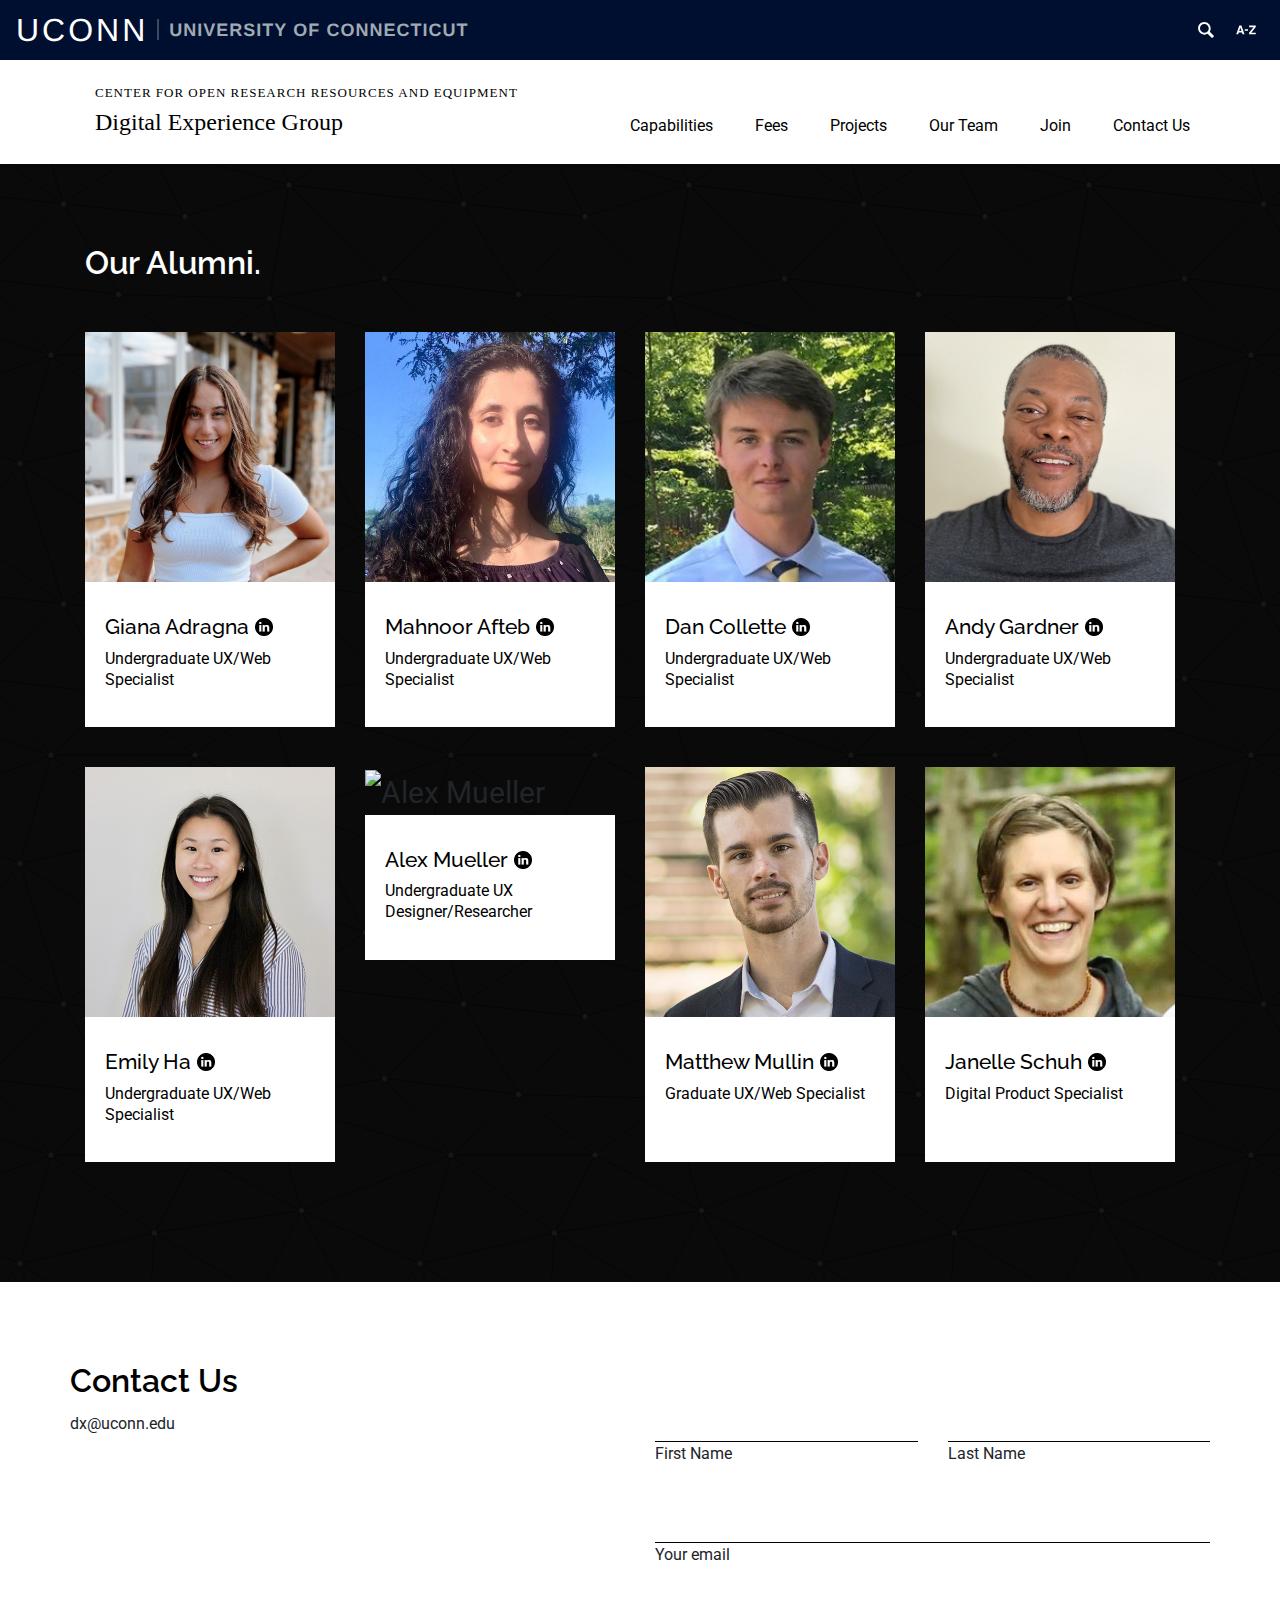
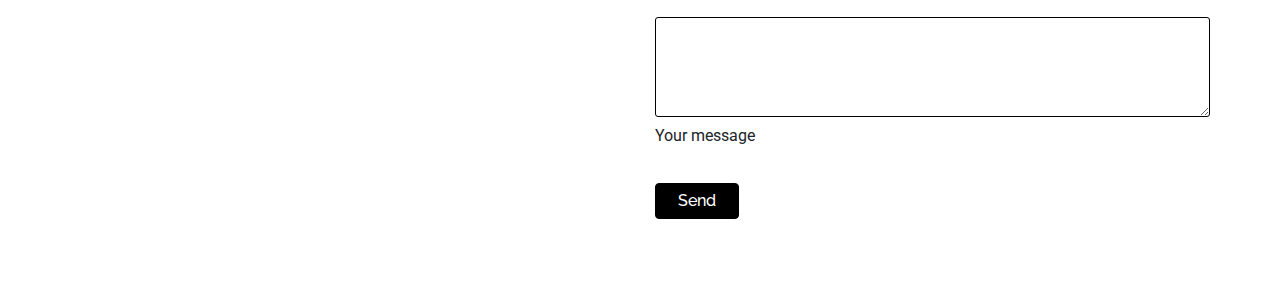
==== commit 5fe50627: "updating banner" ====
--- a/alumni.html
+++ b/alumni.html
@@ -5,23 +5,19 @@
     <meta charset="utf-8">
     <meta name="viewport" content="width=device-width, initial-scale=1, shrink-to-fit=no">
 
+    <!-- Google Fonts -->
+    <link href="https://fonts.googleapis.com/css2?family=Cabin:wght@400;500;600;700&family=Raleway:wght@400;500;600;700&family=Roboto:wght@300;400;500;700;900&display=swap" rel="stylesheet">
+
+    <!-- Bootstrap CSS -->
+    <link rel="stylesheet" href="https://stackpath.bootstrapcdn.com/bootstrap/4.5.2/css/bootstrap.min.css" integrity="sha384-JcKb8q3iqJ61gNV9KGb8thSsNjpSL0n8PARn9HuZOnIxN0hoP+VmmDGMN5t9UJ0Z" crossorigin="anonymous">
+
+    <!-- UConn Banner -->
+    <link rel='stylesheet' id='banner-css'  href='uconn-banner.min.css' type='text/css' media='all' />
+    <!-- AOS -->
+    <link rel="stylesheet" href="https://cdn.jsdelivr.net/gh/michalsnik/aos@2.3.4/dist/aos.css">
+    
     <!-- Add CSS -->
     <link rel="stylesheet" href="index.css">
-
-    <!-- Google Fonts -->
-    <link href="https://fonts.googleapis.com/css2?family=Cabin:wght@400;500;600;700&family=Raleway:wght@400;500;600;700&family=Roboto:wght@300;400;500;700;900&display=swap" rel="stylesheet">
-
-    <!-- Bootstrap CSS -->
-    <link rel="stylesheet" href="https://stackpath.bootstrapcdn.com/bootstrap/4.5.2/css/bootstrap.min.css" integrity="sha384-JcKb8q3iqJ61gNV9KGb8thSsNjpSL0n8PARn9HuZOnIxN0hoP+VmmDGMN5t9UJ0Z" crossorigin="anonymous">
-
-    <!-- UConn Banner -->
-    <link href="https://fonts.googleapis.com/css?family=Roboto:100,300,400,500,700,900" rel="stylesheet">
-    <link href="https://cdn.jsdelivr.net/npm/@mdi/font@6.x/css/materialdesignicons.min.css" rel="stylesheet">
-    <link rel='stylesheet' id='banner-css'  href='https://brand.uconn.edu/wp-content/themes/lobo-v2/vendor/uconn/banner/_site/banner.css?ver=5.9.3' type='text/css' media='all' />
-    <link rel="stylesheet" href="https://cdn.jsdelivr.net/gh/uconn/banner@2.0.0/banner.css">
-    
-    <!-- AOS -->
-    <link rel="stylesheet" href="https://cdn.jsdelivr.net/gh/michalsnik/aos@2.3.4/dist/aos.css">
 
 
     <title>Mobile Apps, Web Apps, 
--- a/uconn-banner.min.css
+++ b/uconn-banner.min.css
@@ -0,0 +1 @@
+nav.navbar a,nav.upper-nav a{text-decoration:none}.upper-nav a:hover{text-decoration:underline}.navbar{padding:0 0 16px 0!important}.navbar .navbar-brand{padding-top:0;font-family:'Proxima Nova';font-weight:500;font-size:24px}.no-parent{padding-top:30px!important}.navbar-light .navbar-nav a.nav-link,a.navbar-brand{color:#000!important;font-family:roboto,Arial,Helvetica,sans-serif;padding:8px 10px}a.parent-title{font-size:13px;padding:0 10px 0 0;letter-spacing:1px;text-transform:uppercase;color:#000!important;font-family:'Proxima Nova'}.upper-nav{padding:20px 0 10px 0}.navbar,.upper-nav{padding-left:15px}.navbar-brand{margin-left:5px}#uconn-banner .row-container{width:100%;margin:0 auto;box-sizing:border-box;padding-top:0!important;padding-bottom:0!important}#uconn-banner .banner-icon-white{fill:#000e2f;height:100%;pointer-events:none}#uconn-banner #uconn-header-container__white #uconn-az:before,#uconn-banner #uconn-header-container__white #uconn-search:before,#uconn-banner #uconn-header-container__white .alternative #button-container #uconn-az:before,#uconn-banner #uconn-header-container__white.alternative #button-container #uconn-search:before{box-shadow:inset 0 2px 0 0 #000e2f}#uconn-banner #button-container .btn,#uconn-banner #button-container .btn:focus,#uconn-banner #button-container .btn:hover,#uconn-banner #button-container .btn:visited{background-color:transparent!important;border:0!important}#uconn-banner .row-container #uconn-az:focus+div:not(.popup-container),#uconn-banner .row-container #uconn-az:hover+div:not(.popup-container),#uconn-banner .row-container #uconn-search:focus+div:not(.popup-container),#uconn-banner .row-container #uconn-search:hover+div:not(.popup-container){top:60px!important}@media (min-width:50em){.uconn-banner .uconn-banner__title{display:initial}}body{margin:0}#site-title,#super-title,#university-of-connecticut,#wordmark{text-rendering:geometricPrecision;-webkit-font-smoothing:antialiased;-moz-osx-font-smoothing:grayscale}#uconn-banner a:hover,#uconn-banner a:link,#uconn-banner a:visited{text-decoration:none}@font-face{font-family:UConn;src:url(//uconn-cdn-files.s3.us-east-2.stackpathstorage.com/shared/fonts/uconn/uconn.eot);src:url(//uconn-cdn-files.s3.us-east-2.stackpathstorage.com/shared/fonts/uconn/uconn.eot?#iefix) format("embedded-opentype"),url(//uconn-cdn-files.s3.us-east-2.stackpathstorage.com/shared/fonts/uconn/uconn.svg#uconnregular) format("svg"),url(//uconn-cdn-files.s3.us-east-2.stackpathstorage.com/shared/fonts/uconn/uconn.woff) format("woff"),url(//uconn-cdn-files.s3.us-east-2.stackpathstorage.com/shared/fonts/uconn/uconn.ttf) format("truetype");font-weight:400;font-style:normal}@font-face{font-family:"Proxima Nova";src:url(//uconn-cdn-files.s3.us-east-2.stackpathstorage.com/shared/fonts/proximanova_bold_macroman/proximanova-bold-webfont.eot);src:url(//uconn-cdn-files.s3.us-east-2.stackpathstorage.com/shared/fonts/proximanova_bold_macroman/proximanova-bold-webfont.eot?#iefix) format("embedded-opentype"),url(//uconn-cdn-files.s3.us-east-2.stackpathstorage.com/shared/fonts/proximanova_bold_macroman/proximanova-bold-webfont.svg#proxima_nova_ltsemibold) format("svg"),url(//uconn-cdn-files.s3.us-east-2.stackpathstorage.com/shared/fonts/proximanova_bold_macroman/proximanova-bold-webfont.woff) format("woff"),url(//uconn-cdn-files.s3.us-east-2.stackpathstorage.com/shared/fonts/proximanova_bold_macroman/proximanova-bold-webfont.ttf) format("truetype");font-weight:700;font-style:normal}@font-face{font-family:"Proxima Nova";src:url(//uconn-cdn-files.s3.us-east-2.stackpathstorage.com/shared/fonts/proximanova_bolditalic_macroman/ProximaNova-BoldIt-webfont.eot);src:url(//uconn-cdn-files.s3.us-east-2.stackpathstorage.com/shared/fonts/proximanova_bolditalic_macroman/ProximaNova-BoldIt-webfont.eot?#iefix) format("embedded-opentype"),url(//uconn-cdn-files.s3.us-east-2.stackpathstorage.com/shared/fonts/proximanova_bolditalic_macroman/ProximaNova-BoldIt-webfont.svg#proxima_novabold_italic) format("svg"),url(//uconn-cdn-files.s3.us-east-2.stackpathstorage.com/shared/fonts/proximanova_bolditalic_macroman/ProximaNova-BoldIt-webfont.woff) format("woff"),url(//uconn-cdn-files.s3.us-east-2.stackpathstorage.com/shared/fonts/proximanova_bolditalic_macroman/ProximaNova-BoldIt-webfont.ttf) format("truetype");font-weight:700;font-style:italic}@font-face{font-family:"Proxima Nova";src:url(//uconn-cdn-files.s3.us-east-2.stackpathstorage.com/shared/fonts/proximanova_semibold_macroman/ProximaNova-Sbold-webfont.eot);src:url(//uconn-cdn-files.s3.us-east-2.stackpathstorage.com/shared/fonts/proximanova_semibold_macroman/ProximaNova-Sbold-webfont.eot?#iefix) format("embedded-opentype"),url(//uconn-cdn-files.s3.us-east-2.stackpathstorage.com/shared/fonts/proximanova_semibold_macroman/ProximaNova-Sbold-webfont.svg#proxima_nova_ltsemibold) format("svg"),url(//uconn-cdn-files.s3.us-east-2.stackpathstorage.com/shared/fonts/proximanova_semibold_macroman/ProximaNova-Sbold-webfont.woff) format("woff"),url(//uconn-cdn-files.s3.us-east-2.stackpathstorage.com/shared/fonts/proximanova_semibold_macroman/ProximaNova-Sbold-webfont.ttf) format("truetype");font-weight:500;font-style:normal}@font-face{font-family:"Proxima Nova";src:url(//uconn-cdn-files.s3.us-east-2.stackpathstorage.com/shared/fonts/proximanova_regular_macroman/ProximaNova-Reg-webfont.eot);src:url(//uconn-cdn-files.s3.us-east-2.stackpathstorage.com/shared/fonts/proximanova_regular_macroman/ProximaNova-Reg-webfont.eot?#iefix) format("embedded-opentype"),url(//uconn-cdn-files.s3.us-east-2.stackpathstorage.com/shared/fonts/proximanova_regular_macroman/ProximaNova-Reg-webfont.svg#proxima_nova_rgregular) format("svg"),url(//uconn-cdn-files.s3.us-east-2.stackpathstorage.com/shared/fonts/proximanova_regular_macroman/ProximaNova-Reg-webfont.woff) format("woff"),url(//uconn-cdn-files.s3.us-east-2.stackpathstorage.com/shared/fonts/proximanova_regular_macroman/ProximaNova-Reg-webfont.ttf) format("truetype");font-weight:400;font-style:normal}@font-face{font-family:"Proxima Nova";src:url(//uconn-cdn-files.s3.us-east-2.stackpathstorage.com/shared/fonts/proximanova_italic_macroman/ProximaNova-RegIt-webfont.eot);src:url(//uconn-cdn-files.s3.us-east-2.stackpathstorage.com/shared/fonts/proximanova_italic_macroman/ProximaNova-RegIt-webfont.eot?#iefix) format("embedded-opentype"),url(//uconn-cdn-files.s3.us-east-2.stackpathstorage.com/shared/fonts/proximanova_italic_macroman/ProximaNova-RegIt-webfont.svg#proxima_novaregular_italic) format("svg"),url(//uconn-cdn-files.s3.us-east-2.stackpathstorage.com/shared/fonts/proximanova_italic_macroman/ProximaNova-RegIt-webfont.woff) format("woff"),url(//uconn-cdn-files.s3.us-east-2.stackpathstorage.com/shared/fonts/proximanova_italic_macroman/ProximaNova-RegIt-webfont.ttf) format("truetype");font-weight:400;font-style:italic}#uconn-banner .banner-icon{fill:#fff;height:100%;pointer-events:none}#uconn-banner .white .banner-icon{fill:#000e2f}#uconn-banner{font-size:16px}#uconn-banner *{line-height:normal}#uconn-banner .row-container{box-sizing:border-box;height:60px;margin:0 auto;padding:14px 16px;width:100%}#uconn-banner .row-fluid{width:100%;display:table}#uconn-banner .row-fluid>div{display:table-cell;vertical-align:inherit;float:none}#uconn-banner .row-fluid>div{vertical-align:middle}#uconn-banner.alternative .row-container{height:auto}#home-link-container{width:60%}#uconn-header-container{background-color:#000e2f;color:#fff}#uconn-header-container .btn{color:#c1e8f8}#uconn-header-container.white{background-color:#fff}#home-link{height:20px;overflow:hidden}#home-link:hover{text-decoration:none;color:#eee}#home-link span{margin:auto 0;vertical-align:middle}#site-abbreviation,#university-of-connecticut{font-family:"Proxima Nova",Arial,Helvetica,sans-serif;color:#9faab2;font-size:18px;letter-spacing:.055em;word-spacing:.02em;font-weight:700;font-style:normal;line-height:normal;display:none;text-transform:uppercase}#wordmark{color:#fff;font-family:UConn,Arial,Helvetica,sans-serif;font-size:32px;overflow:hidden;letter-spacing:3px;text-transform:uppercase;padding:0 5px 0 0}#university-of-connecticut{border-left:2px solid #3f4760;color:#9faab2;padding:1px 0 0 10px}@media (min-width:50em){#university-of-connecticut{display:inline}}#site-abbreviation{border:0;display:block;line-height:1;padding:0 0 9px 0}@media screen and (min-width:50em){#site-abbreviation{display:none}}.white #site-abbreviation,.white #university-of-connecticut,.white #wordmark{color:#000e2f}#uconn-banner #button-container,#uconn-banner.alternative #button-container{text-align:right;position:relative}#uconn-banner #button-container>.icon-container{width:32px;height:32px;display:inline-block;margin:0 2px;padding:0;vertical-align:middle;white-space:nowrap}#uconn-banner #button-container .btn{border:0;display:block;height:100%;width:100%;font-size:21px;text-align:center;padding:inherit;text-shadow:none;line-height:normal}#uconn-banner #uconn-az:focus+div:not(.popup-container),#uconn-banner #uconn-az:hover+div:not(.popup-container),#uconn-banner #uconn-search:focus+div:not(.popup-container),#uconn-banner #uconn-search:hover+div:not(.popup-container){background-color:#ededed;border-top:1px solid #ededed;color:#000e2f;padding:12px 16px;position:absolute;top:46px;transition:opacity .3s ease-in-out;z-index:1000}#uconn-banner #uconn-az:focus+div:not(.popup-container):before,#uconn-banner #uconn-az:hover+div:not(.popup-container):before,#uconn-banner #uconn-search:focus+div:not(.popup-container):before,#uconn-banner #uconn-search:hover+div:not(.popup-container):before{font-family:"Proxima Nova";font-size:14px;font-weight:700}#uconn-banner #uconn-az:focus+div:not(.popup-container):after,#uconn-banner #uconn-az:hover+div:not(.popup-container):after,#uconn-banner #uconn-search:focus+div:not(.popup-container):after,#uconn-banner #uconn-search:hover+div:not(.popup-container):after{border-color:transparent #ededed transparent transparent;border-style:solid;border-width:10px 8px 10px 0;bottom:39px;content:'';position:absolute;transform:rotate(90deg)}#uconn-banner #uconn-az,#uconn-banner #uconn-search,#uconn-banner.alternative #button-container #uconn-az,#uconn-banner.alternative #button-container #uconn-search{position:relative}#uconn-banner #uconn-az:before,#uconn-banner #uconn-search:before,#uconn-banner.alternative #button-container #uconn-az:before,#uconn-banner.alternative #button-container #uconn-search:before{content:'';position:absolute;left:0;width:100%;height:2px;box-shadow:inset 0 2px 0 0 #fff;transition:opacity .3s ease-in-out;opacity:0}#uconn-banner #uconn-az:focus:before,#uconn-banner #uconn-az:hover:before,#uconn-banner #uconn-search:focus:before,#uconn-banner #uconn-search:hover:before,#uconn-banner.alternative #button-container #uconn-az:focus:before,#uconn-banner.alternative #button-container #uconn-az:hover:before,#uconn-banner.alternative #button-container #uconn-search:focus:before,#uconn-banner.alternative #button-container #uconn-search:hover:before{opacity:1}#uconn-banner .no-css{left:-99999px;position:absolute}#uconn-banner #button-container .icon-container>div{opacity:0;visibility:hidden}#uconn-banner #uconn-az:before,#uconn-banner #uconn-search:before{bottom:30px}#uconn-banner #uconn-az:focus+div:not(.popup-container),#uconn-banner #uconn-az:hover+div:not(.popup-container),#uconn-banner #uconn-search:focus+div:not(.popup-container),#uconn-banner #uconn-search:hover+div:not(.popup-container){transition:opacity .3s ease-in-out;opacity:1;visibility:visible}#uconn-banner #uconn-search-tooltip{right:28px}#uconn-banner #uconn-search-tooltip:before{content:''}#uconn-banner #uconn-search-tooltip:after{right:25px}#uconn-banner #uconn-az-tooltip{right:-9px}#uconn-banner #uconn-az-tooltip:before{content:''}#uconn-banner #uconn-az-tooltip:after{right:22px}#uconn-banner #uconn-az:focus+#uconn-search-tooltip:before,#uconn-banner #uconn-az:hover+#uconn-search-tooltip:before,#uconn-banner #uconn-search:focus+#uconn-search-tooltip:before,#uconn-banner #uconn-search:hover+#uconn-search-tooltip:before{content:'Search UConn'}#uconn-banner #uconn-az:focus+#uconn-az-tooltip:before,#uconn-banner #uconn-az:hover+#uconn-az-tooltip:before,#uconn-banner #uconn-search:focus+#uconn-az-tooltip:before,#uconn-banner #uconn-search:hover+#uconn-az-tooltip:before{content:'UConn A to Z Index'}#uconn-banner.alternative #button-container button{background-color:#000e2f}#uconn-banner.alternative #button-container .icon-container{position:relative}#uconn-banner.alternative #button-container .icon-container div,#uconn-banner.alternative #button-container .icon-container>div{opacity:1;visibility:visible}#uconn-banner.alternative #button-container #uconn-az:before,#uconn-banner.alternative #button-container #uconn-search:before{top:30px}#uconn-banner.alternative #banner-mobile-button[aria-expanded=false] .menu-toggle-open{display:inline-block}#uconn-banner.alternative #banner-mobile-button[aria-expanded=false] .menu-toggle-close{display:none}#uconn-banner.alternative #banner-mobile-button[aria-expanded=true] .menu-toggle-open{display:none}#uconn-banner.alternative #banner-mobile-button[aria-expanded=true] .menu-toggle-close{display:inline-block}#uconn-banner.alternative.no-js .icon-container:focus-within div{display:block}@media screen and (min-width:50em){#uconn-banner.alternative #icon-container-mobile-menu{display:none}}#uconn-banner .white #button-container #banner-mobile-button,#uconn-banner.alternative .white #button-container #banner-mobile-button{background-color:#fff}#uconn-banner .white #button-container #uconn-az,#uconn-banner .white #button-container #uconn-search,#uconn-banner.alternative .white #button-container #uconn-az,#uconn-banner.alternative .white #button-container #uconn-search{background-color:#fff}#uconn-banner .white #button-container #uconn-az:focus:before,#uconn-banner .white #button-container #uconn-az:hover:before,#uconn-banner .white #button-container #uconn-search:focus:before,#uconn-banner .white #button-container #uconn-search:hover:before,#uconn-banner.alternative .white #button-container #uconn-az:focus:before,#uconn-banner.alternative .white #button-container #uconn-az:hover:before,#uconn-banner.alternative .white #button-container #uconn-search:focus:before,#uconn-banner.alternative .white #button-container #uconn-search:hover:before{box-shadow:inset 0 2px 0 0 #000e2f}#site-title{margin:0!important;padding:0;line-height:inherit}#site-title a{padding:0;margin:0}#site-title a:link,#site-title a:visited{font-family:"Proxima Nova";font-size:24px;font-weight:500;color:#0b1860}#super-title{font-size:13px;margin:0!important;padding:0}#super-title a:link,#super-title a:visited{color:#868695;font-family:"Proxima Nova",Arial,Helvetica,sans-serif;font-weight:400;text-transform:uppercase;letter-spacing:1px;margin-bottom:5px}#search-container{text-align:right}#search-container #button-container .btn-primary{background:#e9e9e9}#site-search{margin:0}.popup-container:before{content:'';background-color:transparent;border-color:transparent #546688 transparent transparent;border-style:solid;border-width:10px 8px 10px 0;display:block;position:absolute;right:18px;top:-14px;transform:rotateZ(90deg)}.popup-container{background-color:#546688;display:none;font-family:"Proxima Nova";line-height:0;position:absolute;right:-6px;top:46px}.popup-container hr{border-top:1px solid #6f84a9;margin:0}.popup-container.banner-popup-active{display:block}#a-z-popup .form-wrapper form,#search-popup .form-wrapper form{color:#000e2f;position:relative}#a-z-popup .form-wrapper input,#search-popup .form-wrapper input{border:0;border-radius:0;color:#000e2f;font-size:14px;margin:16px 20px;padding:8px 60px 6px 6px;-webkit-appearance:none;appearance:none}#a-z-popup .form-wrapper input::placeholder,#search-popup .form-wrapper input::placeholder{color:#000e2f;opacity:1}#a-z-popup .form-wrapper button,#search-popup .form-wrapper button{border:0;background-color:transparent!important;height:100%;position:absolute;right:18px}#a-z-popup .form-wrapper svg,#search-popup .form-wrapper svg{fill:#000e2f}#a-z-popup .link-wrapper a,#search-popup .link-wrapper a{color:#fff;display:block;position:relative;text-align:center}#a-z-popup .link-wrapper a:focus,#a-z-popup .link-wrapper a:hover,#search-popup .link-wrapper a:focus,#search-popup .link-wrapper a:hover{background-color:#2e3d5b;color:#fff}#a-z-popup .search-link-wrapper a,#search-popup .search-link-wrapper a{padding:16px 0}#a-z-popup .search-link-wrapper .banner-search-text,#search-popup .search-link-wrapper .banner-search-text{display:inline-block}#a-z-popup .search-link-wrapper .banner-search-icon,#search-popup .search-link-wrapper .banner-search-icon{position:absolute;right:10px;top:8px}#a-z-popup .az-link-wrapper a,#search-popup .az-link-wrapper a{padding:16px 46px}--- a/index.css
+++ b/index.css
@@ -413,12 +413,6 @@
 
 .intro-text {
     margin-top: 100px;
-}
-
-@media(max-width:768px) {
-    .intro-text {
-        margin: 60px 0px;
-    }
 }
 
 /*============== capabilities =============*/
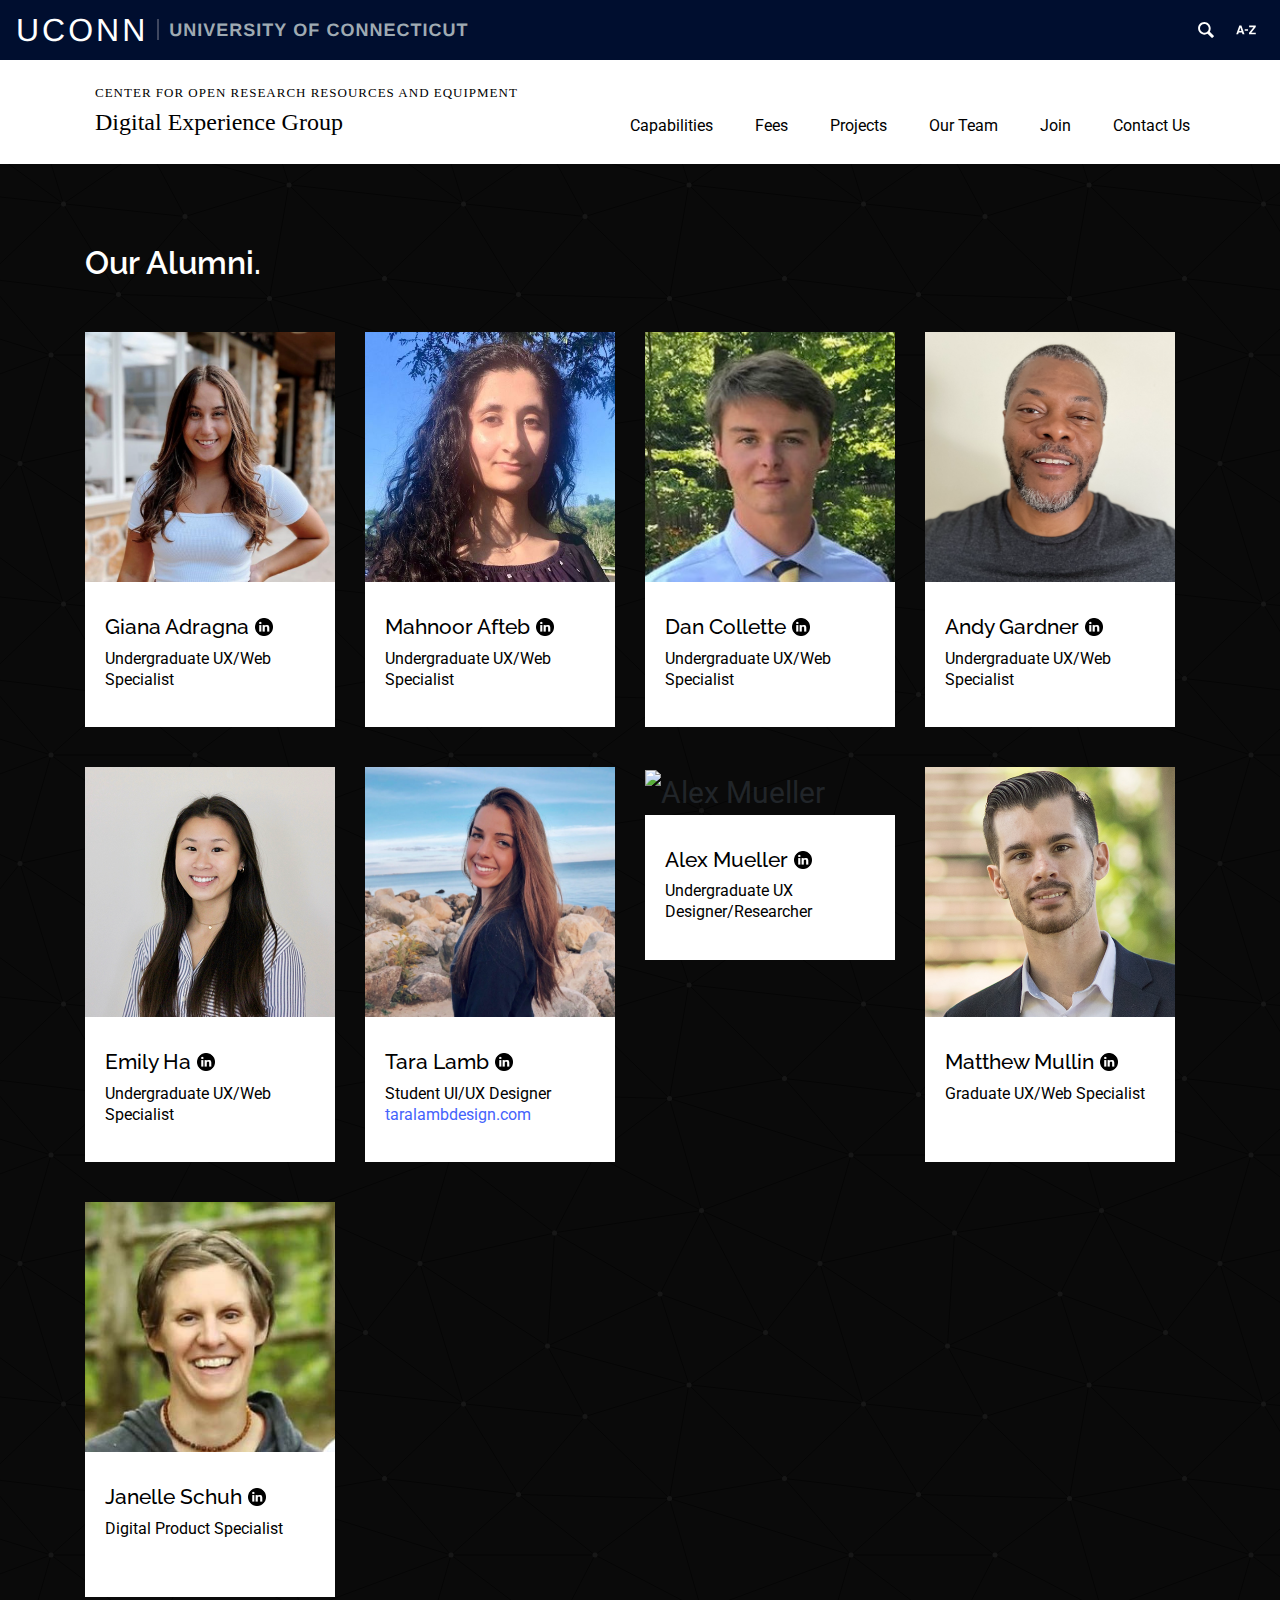
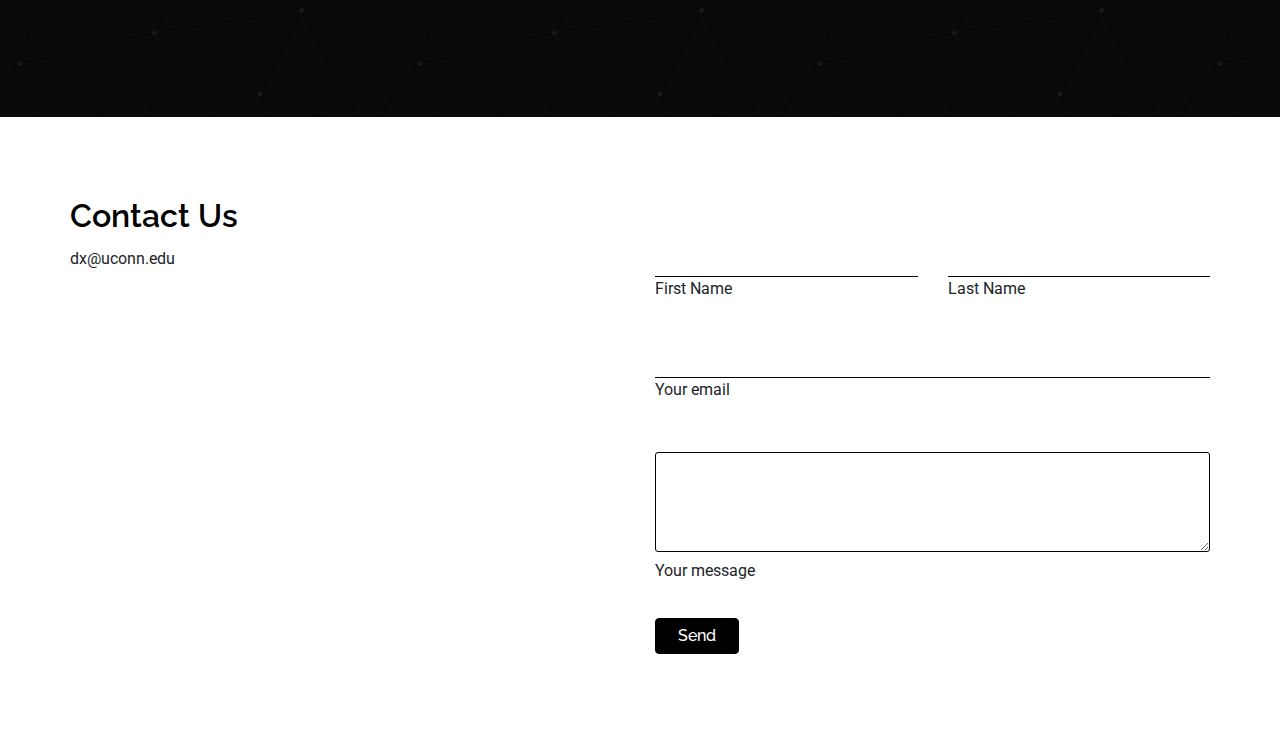
==== commit 281917a0: "updated staff profiles with new hires" ====
--- a/alumni.html
+++ b/alumni.html
@@ -167,6 +167,18 @@
         </div>
 
         <div class="person col-md" data-aos="flip-left">
+          <img src="img/lamb.jpg" alt="Tara Lamb">
+          <div class="person-att">
+            <div class="display-flex">
+              <h4 id="name">Tara Lamb</h4>
+            <a class="linkedin-link" href="https://www.linkedin.com/in/tara-lamb-749351225/" target="_blank"><img class="linkedin-logo" src="img/linkedin.png" alt="LinkedIn"></a>
+            </div>
+            
+            <p id="title">Student UI/UX Designer <br><a href="https://taralambdesign.com" target="_blank">taralambdesign.com</a></p>
+          </div>
+        </div>
+
+        <div class="person col-md" data-aos="flip-left">
           <img src="img/mueller.png" alt="Alex Mueller">
           <div class="person-att">
             <div class="display-flex">
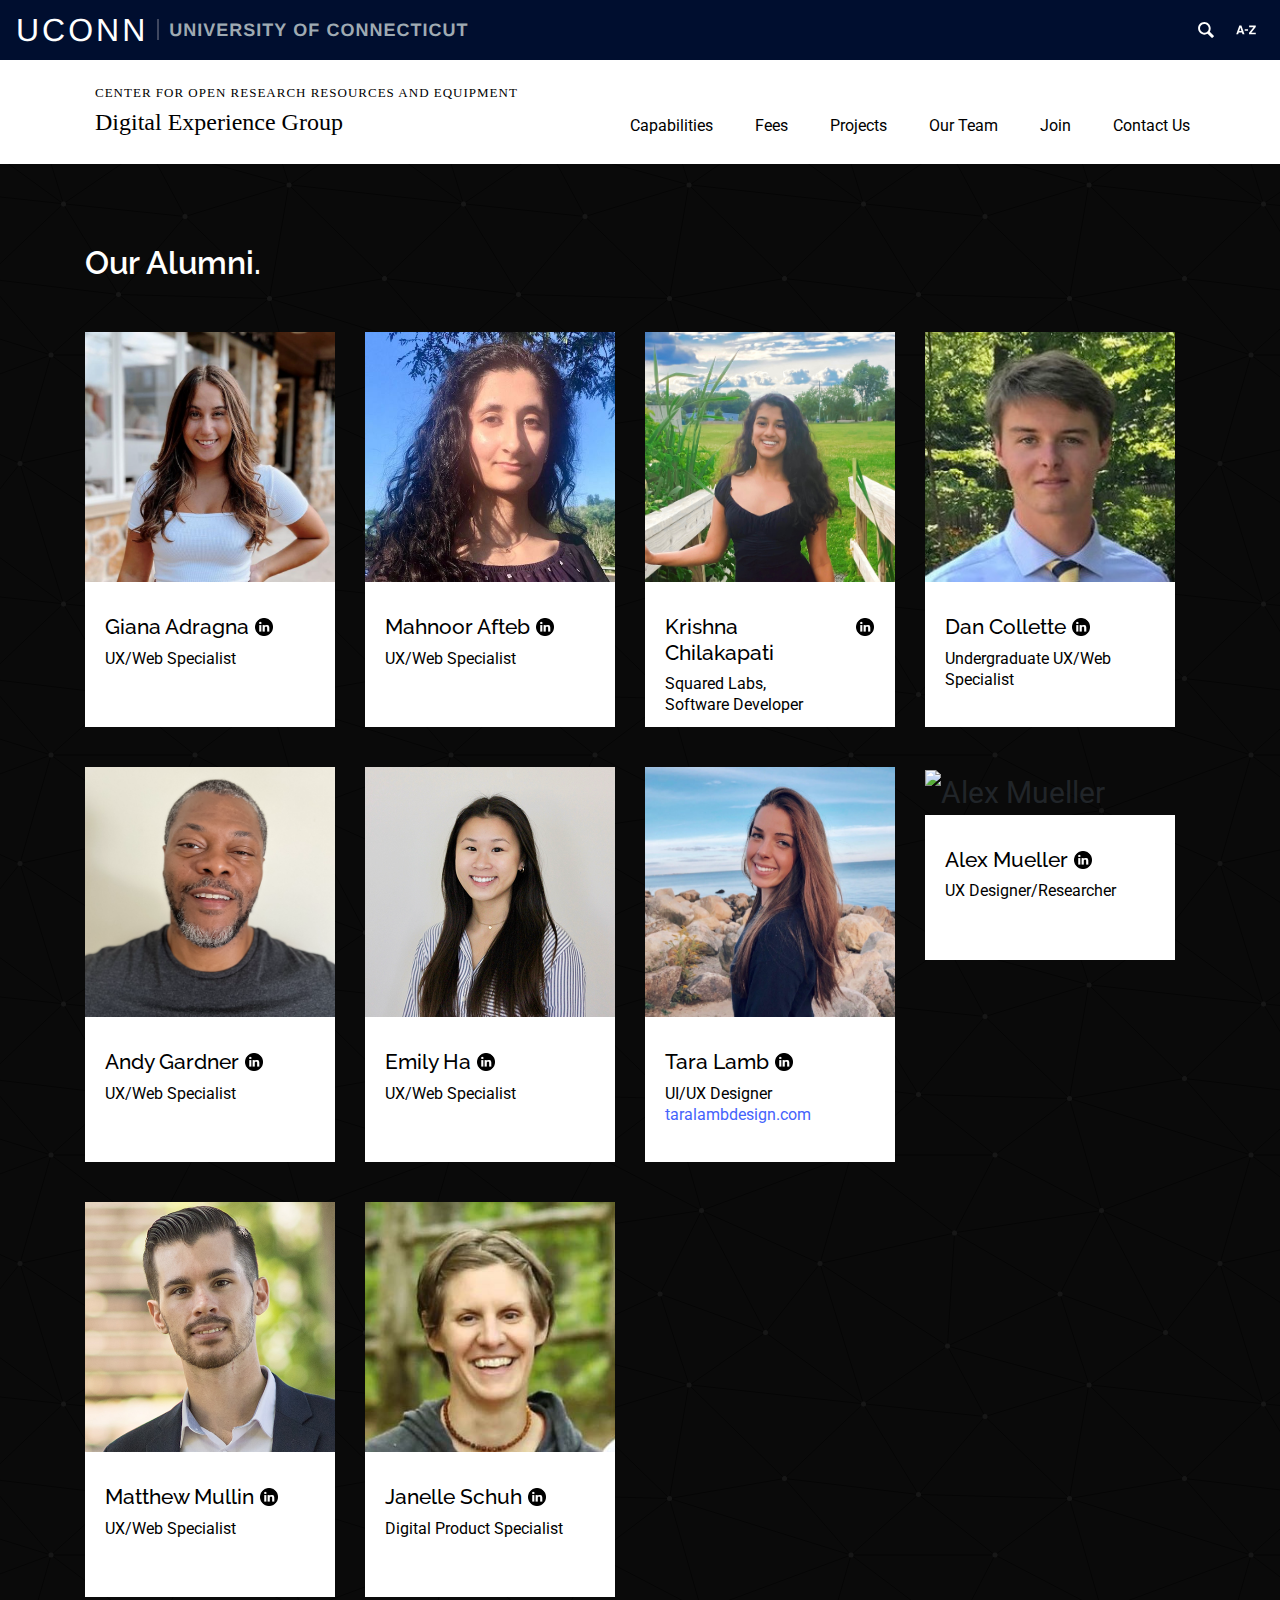
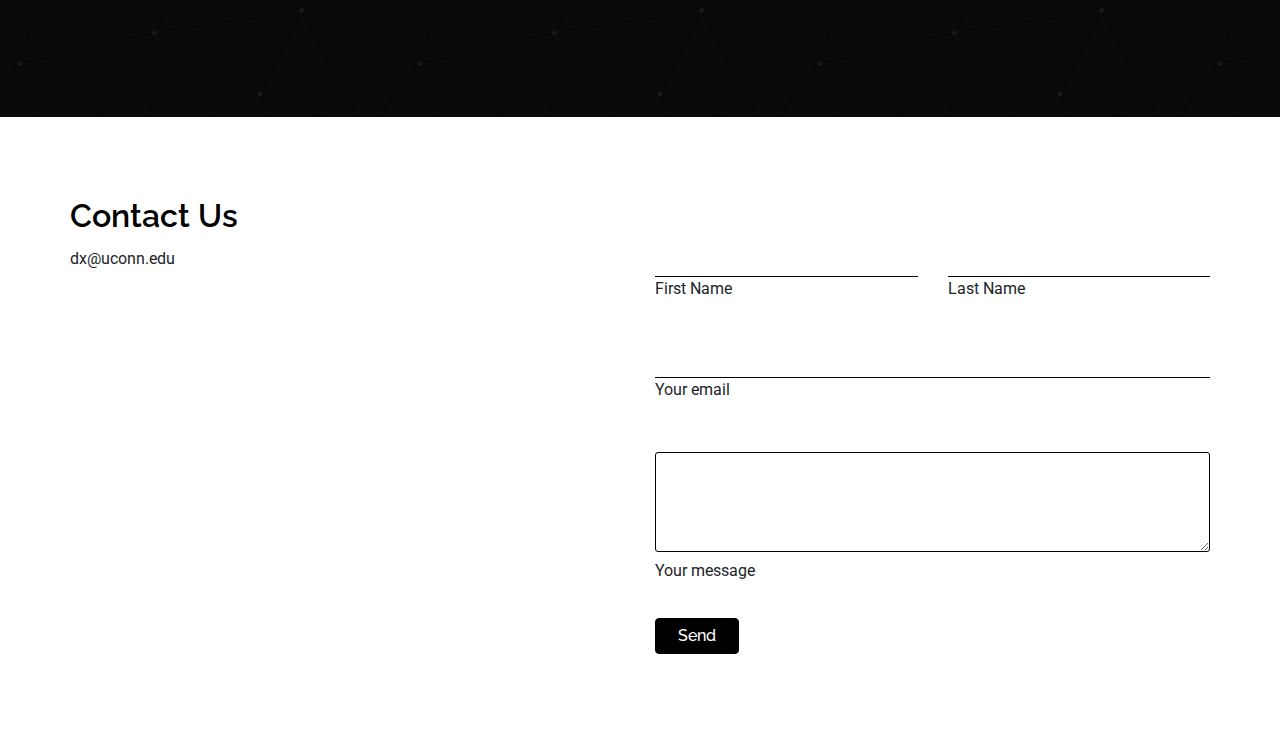
==== commit 62241c56: "update team" ====
--- a/alumni.html
+++ b/alumni.html
@@ -114,7 +114,7 @@
             <a class="linkedin-link" href="https://www.linkedin.com/in/giana-adragna/" target="_blank"><img class="linkedin-logo" src="img/linkedin.png" alt="LinkedIn"></a>
             </div>
             
-            <p id="title">Undergraduate UX/Web Specialist</p>
+            <p id="title">UX/Web Specialist</p>
           </div>
         </div>
         
@@ -125,8 +125,20 @@
               <h4 id="name">Mahnoor Afteb</h4>
             <a class="linkedin-link" href="https://www.linkedin.com/in/mahnoor-afteb/" target="_blank"><img class="linkedin-logo" src="img/linkedin.png" alt="LinkedIn"></a>
             </div>
-            <p id="title">Undergraduate UX/Web Specialist</p>
-            
+            <p id="title">UX/Web Specialist</p>
+            
+          </div>
+        </div>
+
+        <div class="person col-md" data-aos="flip-left">
+          <img src="img/chilakapati.jpg" alt="Krishna Chilakapati">
+          <div class="person-att">
+            <div class="display-flex">
+              <h4 id="name">Krishna Chilakapati</h4>
+              <a class="linkedin-link" href="https://www.linkedin.com/in/krishna-chilakapati/" target="_blank"><img class="linkedin-logo" src="img/linkedin.png" alt="LinkedIn"></a>
+            </div>
+            
+            <p id="title">Squared Labs,<br>Software Developer</p>
           </div>
         </div>
 
@@ -142,6 +154,8 @@
           </div>
         </div>
 
+        
+
         <div class="person col-md" data-aos="flip-left">
           <img src="img/gardner.png" alt="Andy Gardner">
           <div class="person-att">
@@ -150,7 +164,7 @@
             <a class="linkedin-link" href="https://www.linkedin.com/in/aegardner/" target="_blank"><img class="linkedin-logo" src="img/linkedin.png" alt="LinkedIn"></a>
             </div>
             
-            <p id="title">Undergraduate UX/Web Specialist</p>
+            <p id="title">UX/Web Specialist</p>
           </div>
         </div>
 
@@ -162,7 +176,7 @@
             <a class="linkedin-link" href="https://www.linkedin.com/in/emilyhadesign/" target="_blank"><img class="linkedin-logo" src="img/linkedin.png" alt="LinkedIn"></a>
             </div>
             
-            <p id="title">Undergraduate UX/Web Specialist</p>
+            <p id="title">UX/Web Specialist</p>
           </div>
         </div>
 
@@ -174,7 +188,7 @@
             <a class="linkedin-link" href="https://www.linkedin.com/in/tara-lamb-749351225/" target="_blank"><img class="linkedin-logo" src="img/linkedin.png" alt="LinkedIn"></a>
             </div>
             
-            <p id="title">Student UI/UX Designer <br><a href="https://taralambdesign.com" target="_blank">taralambdesign.com</a></p>
+            <p id="title">UI/UX Designer <br><a href="https://taralambdesign.com" target="_blank">taralambdesign.com</a></p>
           </div>
         </div>
 
@@ -186,7 +200,7 @@
             <a class="linkedin-link" href="https://www.linkedin.com/in/alexmueller392/" target="_blank"><img class="linkedin-logo" src="img/linkedin.png" alt="LinkedIn"></a>
             </div>
             
-            <p id="title">Undergraduate UX Designer/Researcher</p>
+            <p id="title">UX Designer/Researcher</p>
           </div>
         </div>
 
@@ -198,7 +212,7 @@
             <a class="linkedin-link" href="https://www.linkedin.com/in/matthewmullindesign/" target="_blank"><img class="linkedin-logo" src="img/linkedin.png" alt="LinkedIn"></a>
             </div>
             
-            <p id="title">Graduate UX/Web Specialist</p>
+            <p id="title">UX/Web Specialist</p>
           </div>
         </div>
 
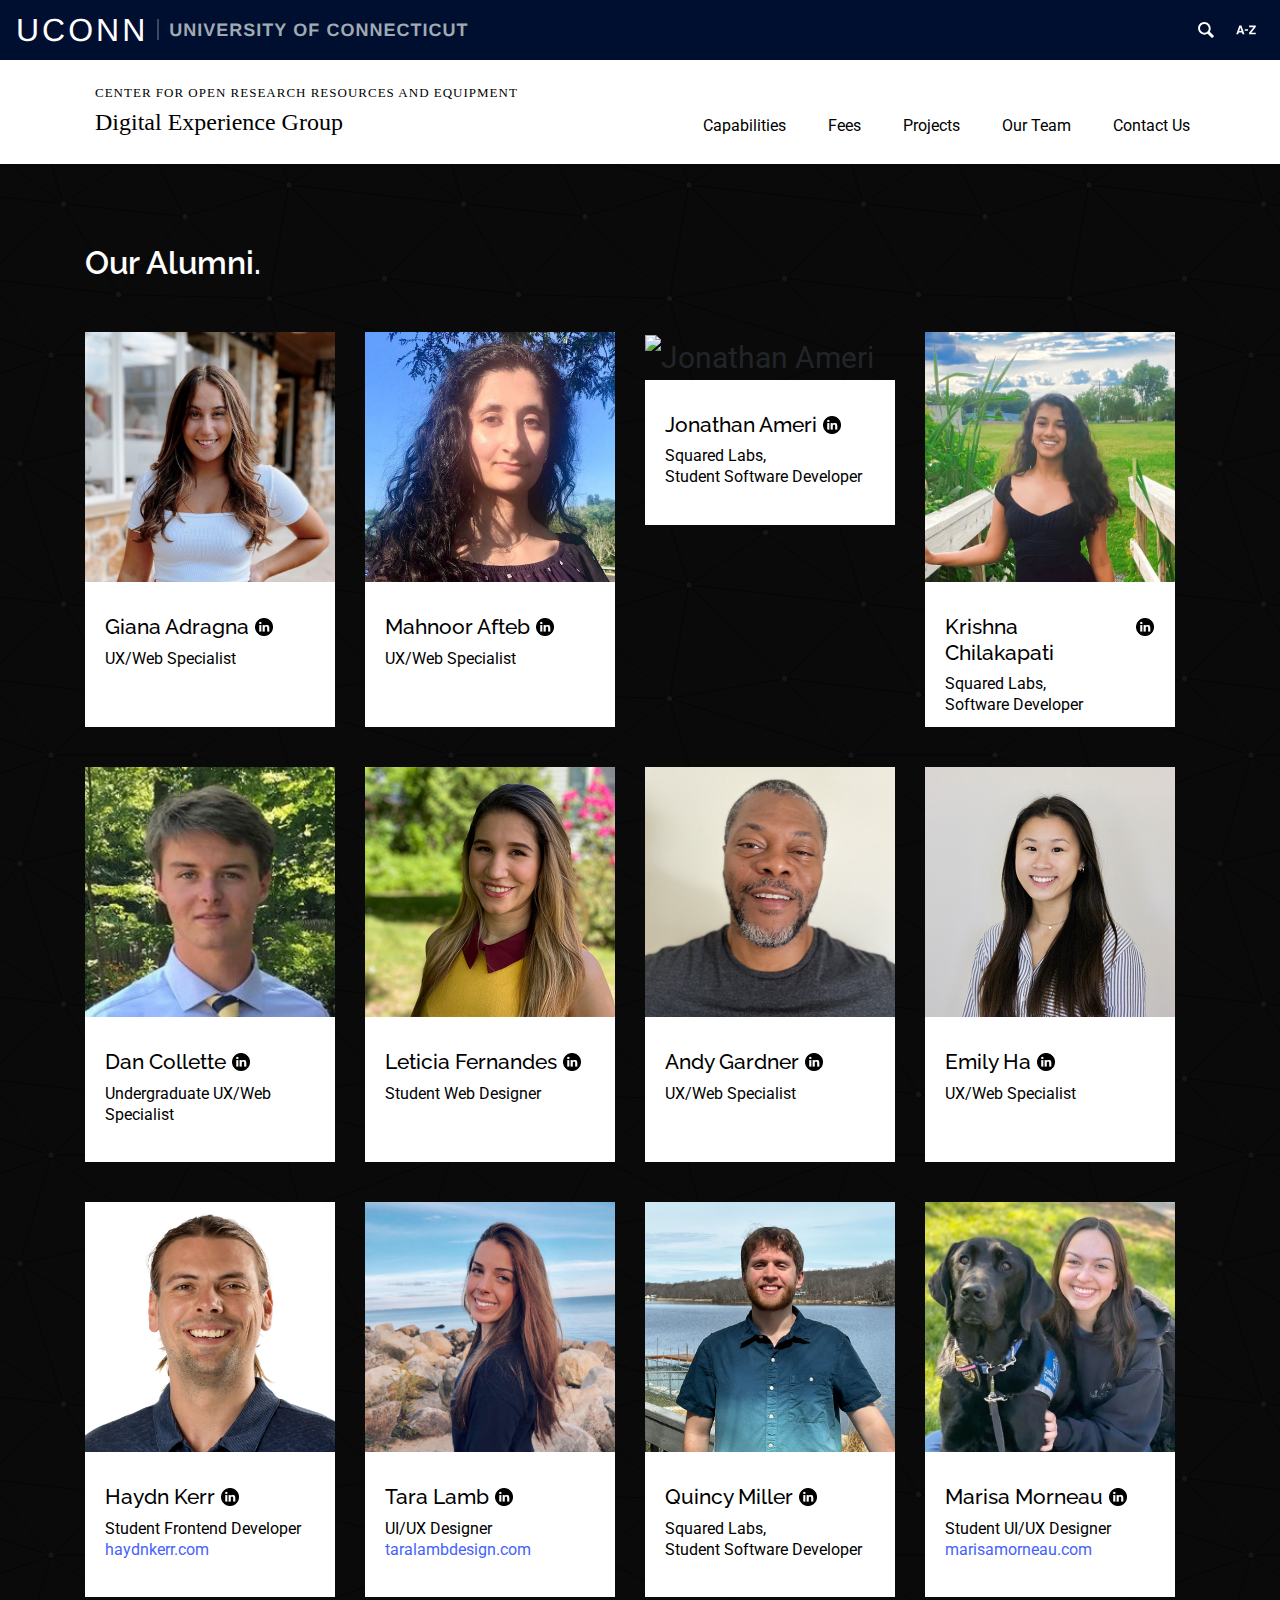
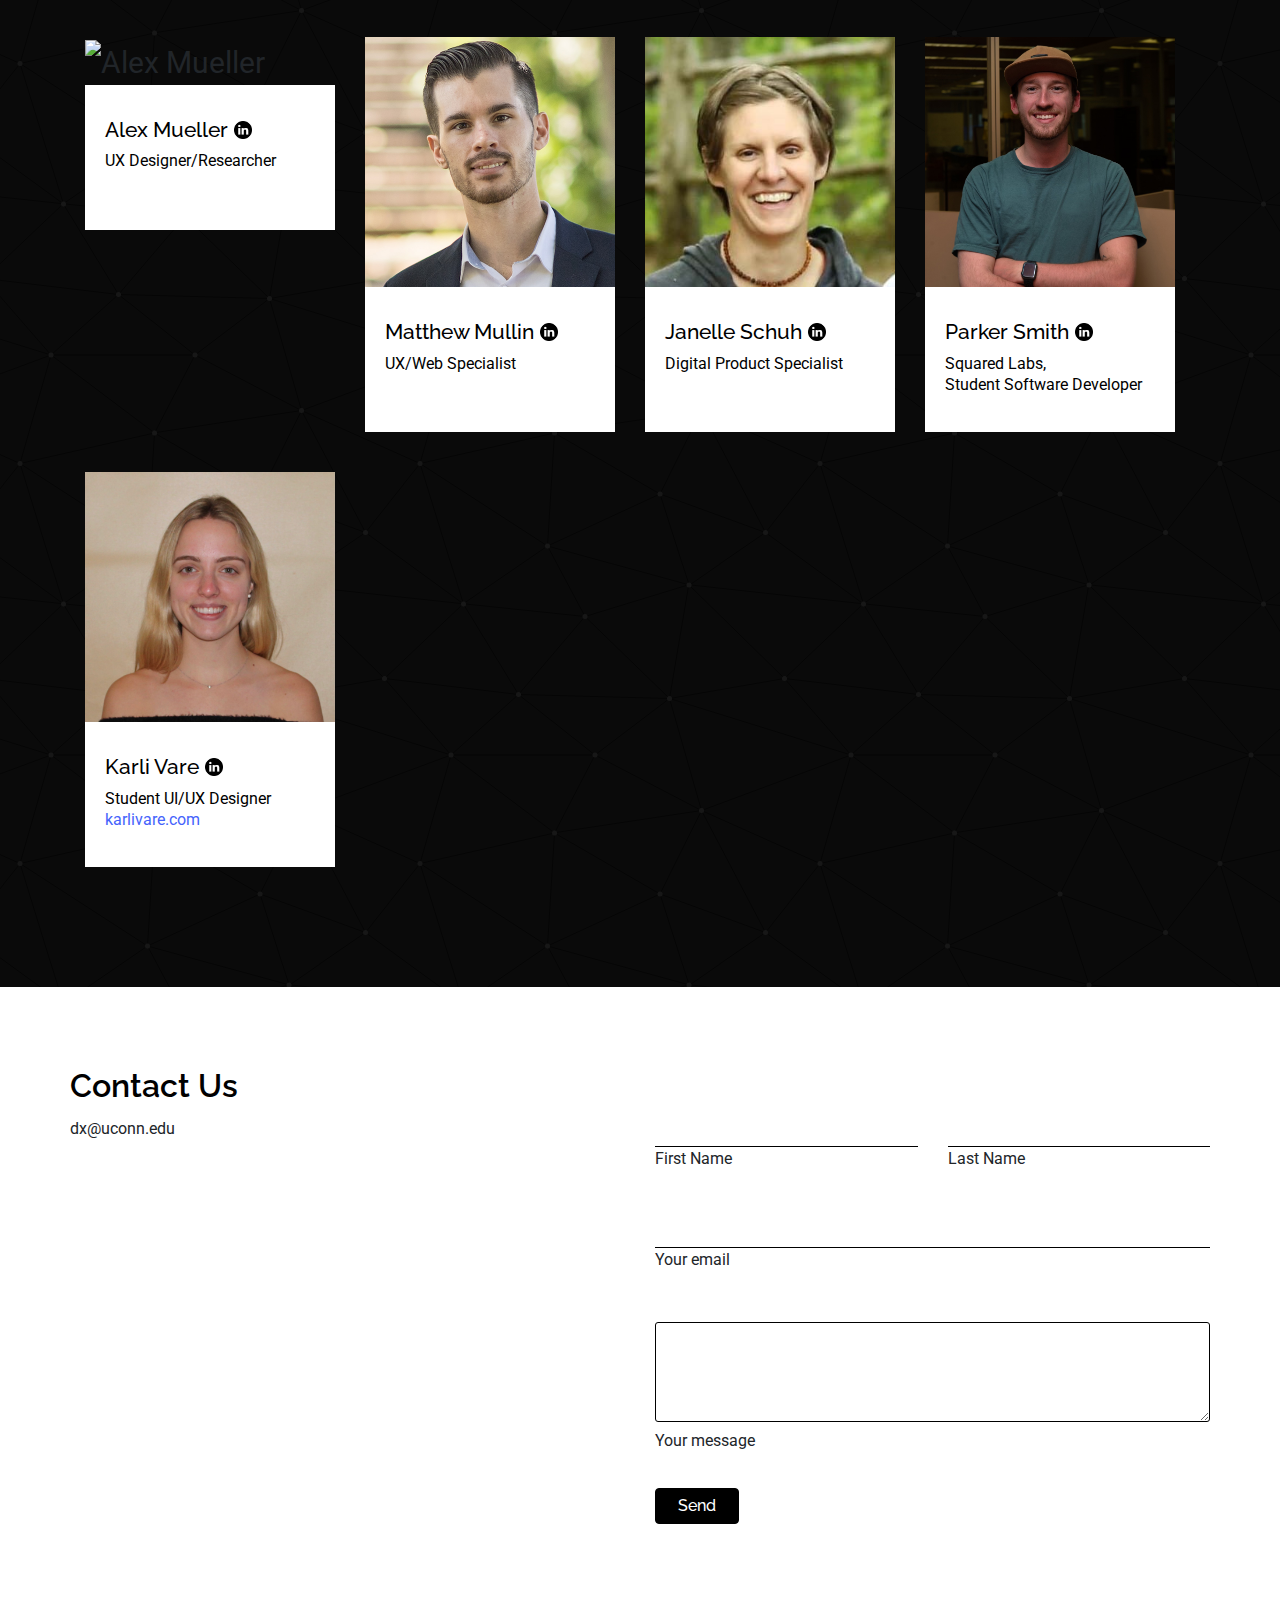
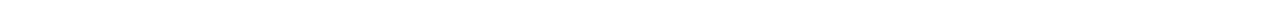
==== commit d3652bb6: "removed JOIN page links, moved graduating students to alumni, added Lauren and Beth to meet the team" ====
--- a/alumni.html
+++ b/alumni.html
@@ -89,9 +89,10 @@
             <li class="nav-item">
               <a class="nav-link" href="index.html#team">Our Team</a>
             </li>
-            <li class="nav-item">
+            <!--HIRE/JOIN inactive-->
+            <!-- <li class="nav-item">
               <a class="nav-link" href="hire.html">Join</a>
-            </li>
+            </li> -->
             <li class="nav-item">
               <a class="nav-link" href="index.html#contact">Contact Us</a>
             </li>
@@ -131,6 +132,19 @@
         </div>
 
         <div class="person col-md" data-aos="flip-left">
+          <img src="img/ameri.JPEG" alt="Jonathan Ameri">
+          <div class="person-att">
+            <div class="display-flex">
+              <h4 id="name">Jonathan Ameri</h4>
+              <a href="https://www.linkedin.com/in/jonathan-ameri/" target="_blank"><img class="linkedin-logo" src="img/linkedin.png" alt="LinkedIn"></a>
+            </div>
+            <p id="title">Squared Labs,<br>Student Software Developer</p>
+          </div>
+          
+        </div>
+
+
+        <div class="person col-md" data-aos="flip-left">
           <img src="img/chilakapati.jpg" alt="Krishna Chilakapati">
           <div class="person-att">
             <div class="display-flex">
@@ -155,6 +169,18 @@
         </div>
 
         
+        <div class="person col-md" data-aos="flip-left">
+          <img src="img/fernandes.jpg" alt="Leticia Fernandes">
+          <div class="person-att">
+            <div class="display-flex">
+              <h4 id="name">Leticia Fernandes</h4>
+            <a class="linkedin-link" href="https://www.linkedin.com/in/leticia-fernandes-dmd/" target="_blank"><img class="linkedin-logo" src="img/linkedin.png" alt="LinkedIn"></a>
+            </div>
+            <p id="title">Student Web Designer</p>
+          </div>
+        </div>
+
+
 
         <div class="person col-md" data-aos="flip-left">
           <img src="img/gardner.png" alt="Andy Gardner">
@@ -175,10 +201,23 @@
               <h4 id="name">Emily Ha</h4>
             <a class="linkedin-link" href="https://www.linkedin.com/in/emilyhadesign/" target="_blank"><img class="linkedin-logo" src="img/linkedin.png" alt="LinkedIn"></a>
             </div>
-            
-            <p id="title">UX/Web Specialist</p>
-          </div>
-        </div>
+            <p id="title">UX/Web Specialist</p>
+          </div>
+        </div>
+
+
+            <div class="person col-md" data-aos="flip-left">
+              <img src="img/kerr.jpg" alt="Haydn Kerr">
+              <div class="person-att">
+                <div class="display-flex">
+                  <h4 id="name">Haydn Kerr</h4>
+                <a class="linkedin-link" href="https://www.linkedin.com/in/haydn-kerr-354899202/" target="_blank"><img class="linkedin-logo" src="img/linkedin.png" alt="LinkedIn"></a>
+                </div>
+                <p id="title">Student Frontend Developer <br><a href="http://haydnkerr.com" target="_blank">haydnkerr.com</a></p>
+              </div>
+            </div>
+
+          
 
         <div class="person col-md" data-aos="flip-left">
           <img src="img/lamb.jpg" alt="Tara Lamb">
@@ -187,10 +226,34 @@
               <h4 id="name">Tara Lamb</h4>
             <a class="linkedin-link" href="https://www.linkedin.com/in/tara-lamb-749351225/" target="_blank"><img class="linkedin-logo" src="img/linkedin.png" alt="LinkedIn"></a>
             </div>
-            
             <p id="title">UI/UX Designer <br><a href="https://taralambdesign.com" target="_blank">taralambdesign.com</a></p>
           </div>
         </div>
+
+
+        <div class="person col-md" data-aos="flip-left">
+          <img src="img/miller.jpg" alt="Quincy Miller">
+          <div class="person-att">
+            <div class="display-flex">
+              <h4 id="name">Quincy Miller</h4>
+            <a class="linkedin-link" href="https://www.linkedin.com/in/qrm111/" target="_blank"><img class="linkedin-logo" src="img/linkedin.png" alt="LinkedIn"></a>
+            </div>   
+            <p id="title">Squared Labs,<br>Student Software Developer</p>
+          </div>
+        </div>
+
+
+        <div class="person col-md" data-aos="flip-left">
+          <img src="img/morneau.jpg" alt="Marisa Morneau">
+          <div class="person-att">
+            <div class="display-flex">
+              <h4 id="name">Marisa Morneau</h4>
+            <a class="linkedin-link" href="https://www.linkedin.com/in/marisa-morneau-811ab0225/" target="_blank"><img class="linkedin-logo" src="img/linkedin.png" alt="LinkedIn"></a>
+            </div>
+            <p id="title">Student UI/UX Designer<br><a href="https://marisamorneau.wordpress.com" target="_blank">marisamorneau.com</a></p>
+          </div>
+        </div>
+
 
         <div class="person col-md" data-aos="flip-left">
           <img src="img/mueller.png" alt="Alex Mueller">
@@ -227,6 +290,32 @@
           </div>
         </div>
 
+
+        <div class="person col-md" data-aos="flip-left">
+          <img src="img/smith.jpg" alt="Parker Smith">
+          <div class="person-att">
+            <div class="display-flex">
+              <h4 id="name">Parker Smith</h4>
+              <a class="linkedin-link" href="https://www.linkedin.com/in/parker-smith02/" target="_blank"><img class="linkedin-logo" src="img/linkedin.png" alt="LinkedIn"></a>
+
+            </div>
+            <p id="title">Squared Labs,<br>Student Software Developer</p>
+          </div>
+        </div>
+
+
+        <div class="person col-md" data-aos="flip-left">
+          <img src="img/vare-headshot.png" alt="Karli Vare">
+          <div class="person-att">
+            <div class="display-flex">
+              <h4 id="name">Karli Vare</h4>
+              <a class="linkedin-link" href="https://www.linkedin.com/in/karli-vare-121490211/" target="_blank"><img class="linkedin-logo" src="img/linkedin.png" alt="LinkedIn"></a>
+
+              
+            </div>
+            <p id="title">Student UI/UX Designer<br><a href="https://karlivare.com" target="_blank">karlivare.com</a></p>
+          </div>
+        </div>
        
 
 
